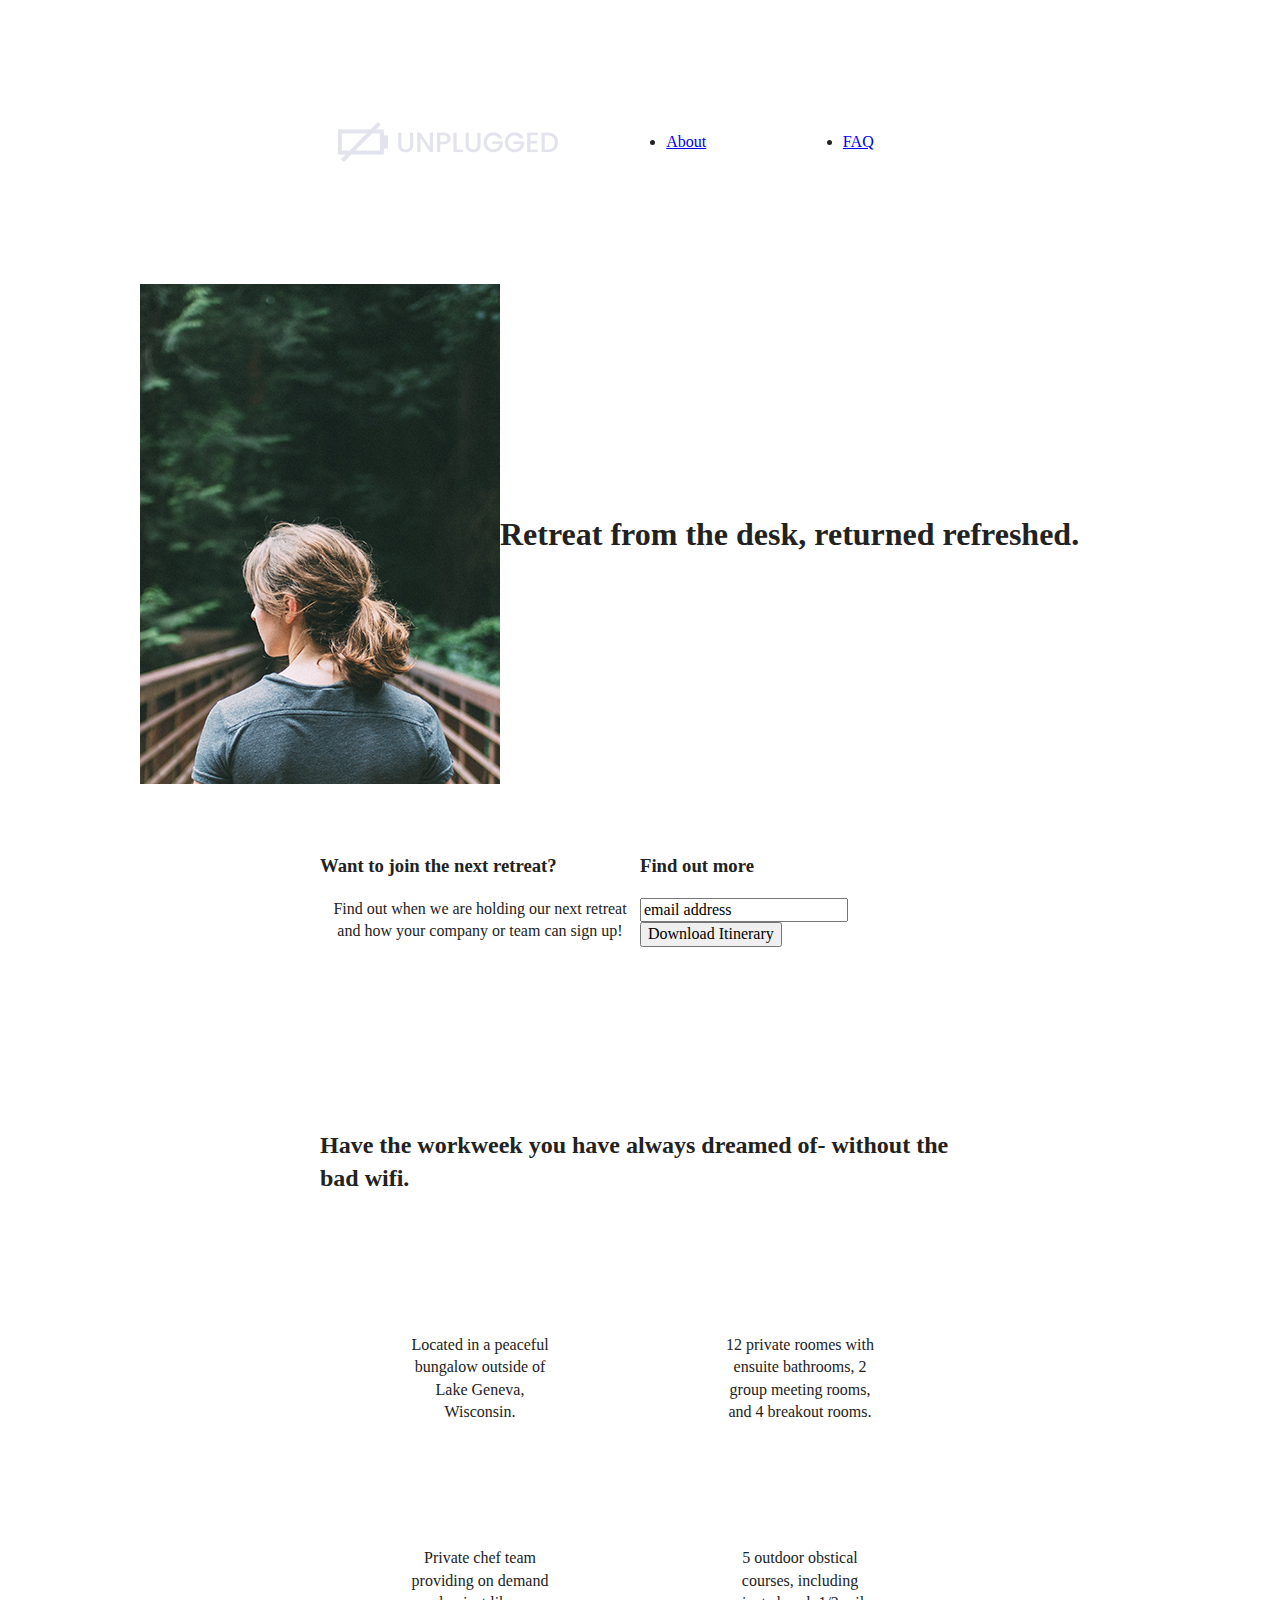
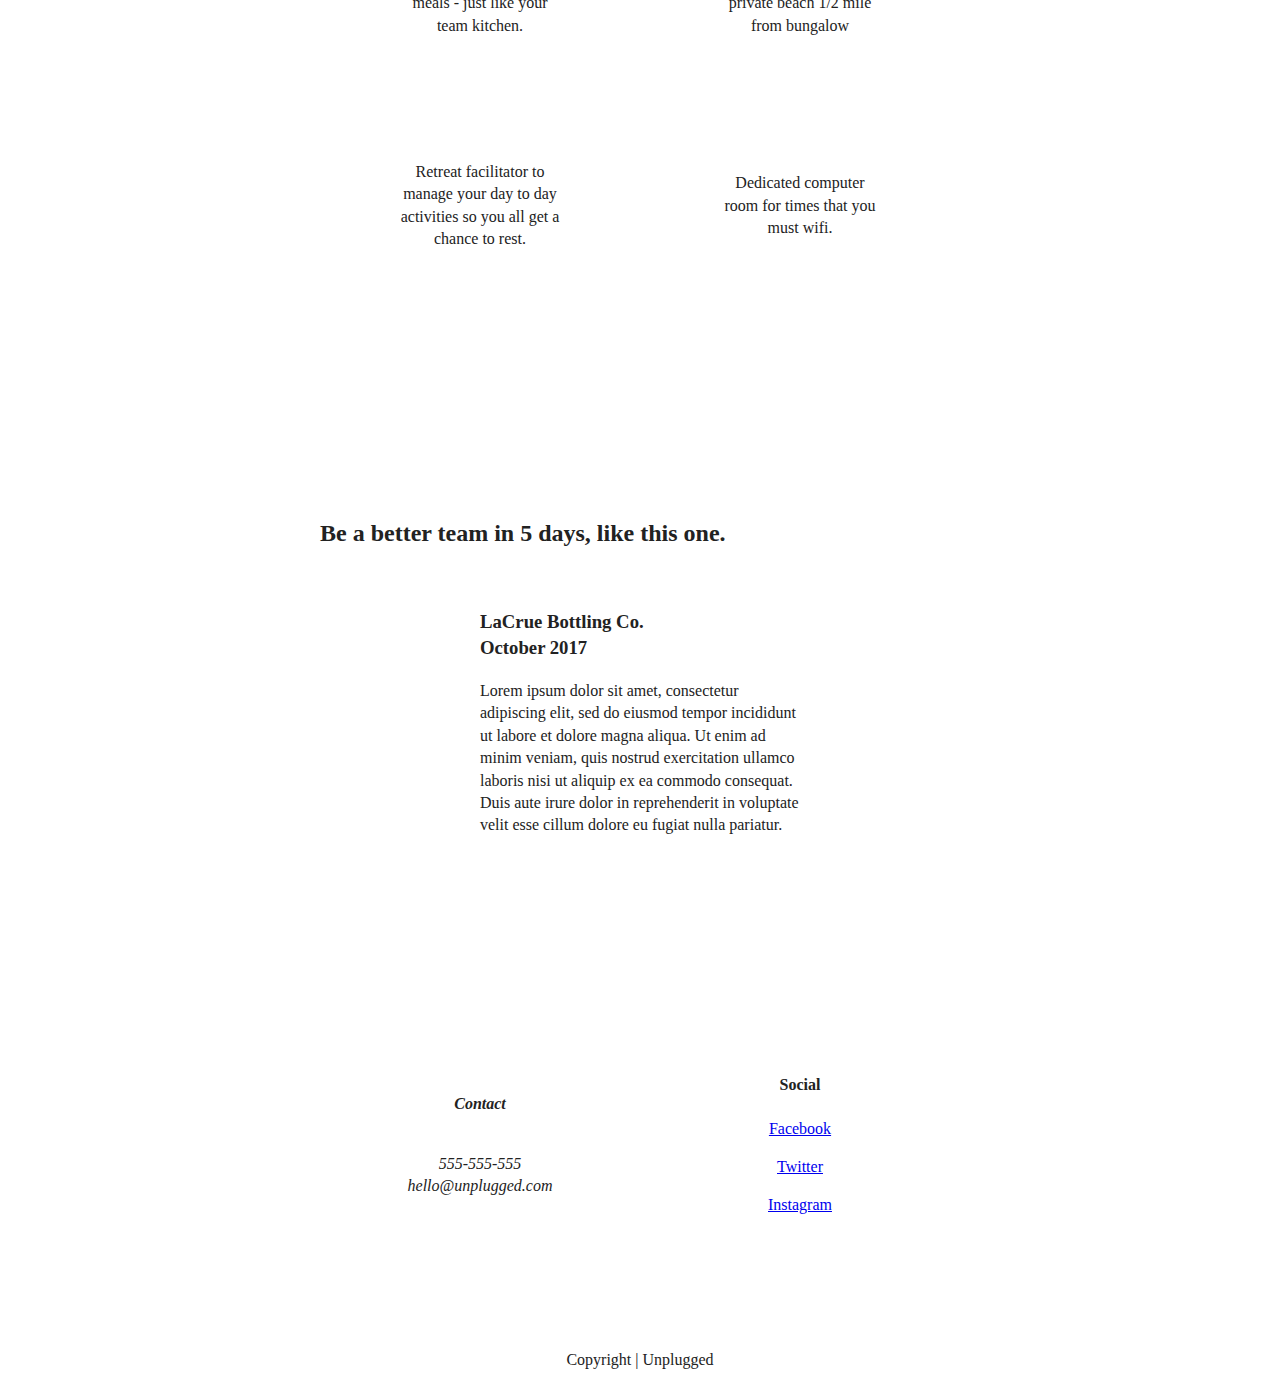
==== index.html @ b8a7bfb5 "css float properties" ====
<!doctype html>
<html class="no-js" lang="">

<head>
  <meta charset="utf-8">
  <title> Unplugged Retreat! </title>
  <meta name="description" content="">
  <meta name="viewport" content="width=device-width, initial-scale=1">

  <link rel="manifest" href="site.webmanifest">
  <link rel="apple-touch-icon" href="icon.png">
  <!-- Place favicon.ico in the root directory -->

  <link rel="stylesheet" href="css/normalize.css">
  <link rel="stylesheet" href="css/main.css">

  <meta name="theme-color" content="#fafafa">

</head>

<body>
  <!--[if IE]>
    <p class="browserupgrade">You are using an <strong>outdated</strong> browser. Please <a href="https://browsehappy.com/">upgrade your browser</a> to improve your experience and security.</p>
  <![endif]-->
  <header>
    <div class="content-wrapper">
      <a href="#">
        <img src="img/logo.png" alt="unplugged logo">
      </a>
    <div class="header-divider"></div>
      <nav>
          <ul>
            <li><a href="#about" target="_blank">About</a></li>
            <li><a href="FAQ" target="_blank">FAQ</a></li>
          </ul>
        </nav>
      </div>
  </header>

  <main>

    <section class="hero-area">
      <img src="img/hero-image.png" alt="Hero image"/>
      <div class="content-wrapper">
        <h1> Retreat from the desk, returned refreshed.</h1>
      </div>
    </section>

    <aside>
      <div class="content-wrapper">
        <div class="form-description">
          <h3> Want to join the next retreat?</h3>
          <p> Find out when we are holding our next retreat and how your company or team can sign up!</p>
        </div>
        <div class="form">
          <h3> Find out more</h3>
          <input type="text" name="name" value="email address"> <br>
          <input type="button" value="Download Itinerary">
        </div>
      </div> <!-- aside content wrapper ends -->
    </aside>

    <section class="features">
      <div class="content-wrapper">
        <h2> Have the workweek you have always dreamed of- without the bad wifi.</h2>
        <div class="features-items">
          <article>
            <p class="fontawesome-icon"></p>
            <p class="features-item-description">
            Located in a peaceful bungalow outside of Lake Geneva, Wisconsin.
            </p>
          </article>

          <article>
            <p class="fontawesome-icon"></p>
            <p class="features-item-description">
            12 private roomes with ensuite bathrooms, 2 group meeting rooms, and 4 breakout rooms.
            </p>
          </article>

          <article>
            <p class="fontawesome-icon"></p>
            <p class="features-item-description">
            Private chef team providing on demand meals - just like your team kitchen.
            </p>
          </article>

          <article>
            <p class="fontawesome-icon"></p>
            <p class="features-item-description">
            5 outdoor obstical courses, including private beach 1/2 mile from bungalow
            </p>
          </article>

          <article>
            <p class="fontawesome-icon"></p>
            <p class="features-item-description">
            Retreat facilitator to manage your day to day activities so you all get a chance to rest.
            </p>
          </article>

          <article>
            <p class="fontawesome-icon"></p>
            <p class="features-item-description">
            Dedicated computer room for times that you must wifi.
            </p>
          </article>
        </div>
      </div> <!-- features items content wrapper ends -->
    </section>

    <section class="reviews">
      <div class="content-wrapper">
          <h2> Be a better team in 5 days, like this one.</h2>
        <article>
          <div>
            <h3>LaCrue Bottling Co. <br> October 2017</h3>
            <p> Lorem ipsum dolor sit amet, consectetur adipiscing elit, sed do eiusmod tempor incididunt ut labore et dolore magna aliqua. Ut enim ad minim veniam, quis nostrud exercitation ullamco laboris nisi ut aliquip ex ea commodo consequat. Duis aute irure dolor in reprehenderit in voluptate velit esse cillum dolore eu fugiat nulla pariatur. </p>
          </div>
        </article>
      </div>
    </section>
  </main>  <!-- main wrapper -->

  <footer>
    <div class="content-wrapper">
      <div class="footer-content">
        <address class="contact">
          <h4> Contact </h4>
          <p> 555-555-555<br>hello@unplugged.com </p>
        </address>
        <div class="social">
          <h4> Social </h4>
          <div class="social-icons">
            <p><a href="https://www.facebook.com/yoursite" target="_blank">Facebook</a></p>
            <p><a href="https://www.twitter.com/yoursite" target="_blank">Twitter</a></p>
            <p><a href="https://www.instagram.com/yoursite" target="_blank">Instagram</a></p>
          </div>
        </div>
      </div> <!-- footer content ends -->
    </div> <!--footer content-wrapper ends-->

    <div class="copyright">
      <p> Copyright | Unplugged</p>
    </div>
  </footer>

  <script src="js/vendor/modernizr-3.7.1.min.js"></script>
  <script src="https://code.jquery.com/jquery-3.4.1.min.js" integrity="sha256-CSXorXvZcTkaix6Yvo6HppcZGetbYMGWSFlBw8HfCJo=" crossorigin="anonymous"></script>
  <script>window.jQuery || document.write('<script src="js/vendor/jquery-3.4.1.min.js"><\/script>')</script>
  <script src="js/plugins.js"></script>
  <script src="js/main.js"></script>

  <!-- Google Analytics: change UA-XXXXX-Y to be your site's ID. -->
  <script>
    window.ga = function () { ga.q.push(arguments) }; ga.q = []; ga.l = +new Date;
    ga('create', 'UA-XXXXX-Y', 'auto'); ga('set','transport','beacon'); ga('send', 'pageview')
  </script>
  <script src="https://www.google-analytics.com/analytics.js" async></script>
</body>

</html>
---- css/main.css ----
/*! HTML5 Boilerplate v7.2.0 | MIT License | https://html5boilerplate.com/ */

/* main.css 2.0.0 | MIT License | https://github.com/h5bp/main.css#readme */
/*
 * What follows is the result of much research on cross-browser styling.
 * Credit left inline and big thanks to Nicolas Gallagher, Jonathan Neal,
 * Kroc Camen, and the H5BP dev community and team.
 */

/* ==========================================================================
   Base styles: opinionated defaults
   ========================================================================== */

html {
  color: #222;
  font-size: 1em;
  line-height: 1.4;
}

/*
 * Remove text-shadow in selection highlight:
 * https://twitter.com/miketaylr/status/12228805301
 *
 * Vendor-prefixed and regular ::selection selectors cannot be combined:
 * https://stackoverflow.com/a/16982510/7133471
 *
 * Customize the background color to match your design.
 */

::-moz-selection {
  background: #b3d4fc;
  text-shadow: none;
}

::selection {
  background: #b3d4fc;
  text-shadow: none;
}

/*
 * A better looking default horizontal rule
 */

hr {
  display: block;
  height: 1px;
  border: 0;
  border-top: 1px solid #ccc;
  margin: 1em 0;
  padding: 0;
}

/*
 * Remove the gap between audio, canvas, iframes,
 * images, videos and the bottom of their containers:
 * https://github.com/h5bp/html5-boilerplate/issues/440
 */

audio,
canvas,
iframe,
img,
svg,
video {
  vertical-align: middle;
}

/*
 * Remove default fieldset styles.
 */

fieldset {
  border: 0;
  margin: 0;
  padding: 0;
}

/*
 * Allow only vertical resizing of textareas.
 */

textarea {
  resize: vertical;
}

/* ==========================================================================
   Browser Upgrade Prompt
   ========================================================================== */

.browserupgrade {
  margin: 0.2em 0;
  background: #ccc;
  color: #000;
  padding: 0.2em 0;
}

/* ==========================================================================
   Author's custom styles
   ========================================================================== */

   .content-wrapper {
     width: 90%;
   }
   /* -------------------- Base Header - Footer Styles -------------------- */

   header,
   footer {
     display: flex;
     justify-content: center;
     align-items: center;
     flex-flow: row wrap;
     width: 100%;
   }

   /* Header Styles */

   header {
     padding: 15px 0;
   }

   header .content-wrapper {
     display: flex;
     justify-content: center;
     align-items: center;
     flex-flow: row wrap;
     width: 100%
   }

   .header-divider {
     justify-content: center;
     align-items: center;
     width: 60%;
   }

   header nav {
     display: flex;
     justify-content: space-around;
     align-items: center;
     flex-flow: row wrap;
     width: 60%;
   }

   header nav ul {
     display: flex;
     justify-content: space-around;
     width: 100%;

   }

   /* -------------------- Main Styles - Homepage -------------------- */

   main {

   }

   .hero-area {
     display: flex;
     justify-content: center;
     align-items: center;
     flex-flow: row wrap;
   }

   main .content-wrapper {

   }

   aside {
     display: flex;
     justify-content: center;
     align-items: center;
     flex-flow: row wrap;
   }

   .form-description {

   }

   .form {

   }

   .features {
     display: flex;
     justify-content: center;
     align-items: center;
     flex-flow: row wrap;
   }

   .features h2 {
     margin-bottom: 60px;
   }

   .features article {
   width: 55%;
   margin: 30px 0;
  }

  .features .features-items {
  display: flex;
  justify-content: center;
  align-items: center;
  flex-flow: row wrap;
}

   .font-awesomeicon {

   }

   .features-item-description {

   }

   .reviews{
     display: flex;
     justify-content: center;
     flex-flow: row wrap;
   }
   .reviews h2 {
     margin-bottom: 40px;
   }

   .reviews p {
     text-align: left;
   }

   .reviews-photo {

   }

   /* -------------------- About Page Styles -------------------- */

   .mission {
     display: flex;
     justify-content: center;
     align-items: center;
     flex-flow: row wrap;
   }

   .contact {
     display: flex;
     justify-content: center;
     align-items: center;
     flex-flow: row wrap;
   }

   /* -------------------- FAQ Page Styles -------------------- */

   .faq {
     display: flex;
     justify-content: center;
     align-items: center;
     flex-flow: row wrap;
   }

   .faq-content-wrapper {
     display: flex;
     justify-content: center;
     align-items: center;
     flex-flow: row wrap;
   }

   /* -------------------- Footer Styles -------------------- */

   footer {
     flex-direction:column;
   }

   footer .content-wrapper {
     width: 55%;
     margin: 50px 0;

   }

   .footer-content h4, p {
     text-align: center;
     width: 100%;
   }


   footer .social {
   }

   .social-icons {

   }

   .copyright {
     width: 53%;

   }



/* ==========================================================================
   Helper classes
   ========================================================================== */

/*
 * Hide visually and from screen readers
 */

.hidden {
  display: none !important;
}

/*
* Hide only visually, but have it available for screen readers:
* https://snook.ca/archives/html_and_css/hiding-content-for-accessibility
*
* 1. For long content, line feeds are not interpreted as spaces and small width
*    causes content to wrap 1 word per line:
*    https://medium.com/@jessebeach/beware-smushed-off-screen-accessible-text-5952a4c2cbfe
*/

.sr-only {
  border: 0;
  clip: rect(0, 0, 0, 0);
  height: 1px;
  margin: -1px;
  overflow: hidden;
  padding: 0;
  position: absolute;
  white-space: nowrap;
  width: 1px;
  /* 1 */
}

/*
* Extends the .sr-only class to allow the element
* to be focusable when navigated to via the keyboard:
* https://www.drupal.org/node/897638
*/

.sr-only.focusable:active,
.sr-only.focusable:focus {
  clip: auto;
  height: auto;
  margin: 0;
  overflow: visible;
  position: static;
  white-space: inherit;
  width: auto;
}

/*
* Hide visually and from screen readers, but maintain layout
*/

.invisible {
  visibility: hidden;
}

/*
* Clearfix: contain floats
*
* For modern browsers
* 1. The space content is one way to avoid an Opera bug when the
*    `contenteditable` attribute is included anywhere else in the document.
*    Otherwise it causes space to appear at the top and bottom of elements
*    that receive the `clearfix` class.
* 2. The use of `table` rather than `block` is only necessary if using
*    `:before` to contain the top-margins of child elements.
*/

.clearfix:before,
.clearfix:after {
  content: " ";
  /* 1 */
  display: table;
  /* 2 */
}

.clearfix:after {
  clear: both;
}

/* ==========================================================================
   EXAMPLE Media Queries for Responsive Design.
   These examples override the primary ('mobile first') styles.
   Modify as content requires.
   ========================================================================== */

   @media screen and (min-width: 768px) {

   /*Tablet styles here*/

   /* General Styles */

   .content-wrapper {
     max-width: 640px;
     margin: 100px 0;
   }

   /* Header */

   header {
     display: flex;
     justify-content: center;
   }

   header .content-wrapper {
     width: 100%;
   }

   header nav {
     width:60%;
   }

   header nav ul {
     display: flex;
     justify-content: space-around;
   }

  .header-divider {
    display:none;
  }

  /* Hero Area */


  /* Aside */

  aside .content-wrapper {
    display: flex;
    justify-content: center;
    flex-flow: row wrap;
    width: 640px;
    margin: 50px 0;
  }

  aside .content-wrapper .form-description,
  aside .content-wrapper .form {
    width:50%;
    margin: 0;
    float: left;
  }

  /* Features */

  .features article {
    display: flex;
    justify-content: center;
    align-items: center;
    flex-flow: row wrap;
    width: 50%;

  }

  .features .features-item-description {
    width: 50%;

  }

  /* Reviews */

  .reviews article {
    display: flex;
    justify-content: center;
  }

  .reviews article div {
    width: 50% ;
  }

   /* Footer */

   footer .content-wrapper {
     width:640px;
     margin: 100px 0;
   }

   .footer-content {
     display: flex;
     justify-content: center;
     align-items: center;

}

   footer .contact {
     width: 50%;
     margin-bottom: 0;
     float: left;
   }


   footer .social {
     width: 50%;
     float: left;
   }
   footer .copyright {
     width:100% ;
   }


   @media screen and (min-width: 1200px) {

   /*Desktop styles here*/

   }

/* ==========================================================================
   Print styles.
   Inlined to avoid the additional HTTP request:
   https://www.phpied.com/delay-loading-your-print-css/
   ========================================================================== */

@media print {
  *,
  *:before,
  *:after {
    background: transparent !important;
    color: #000 !important;
    /* Black prints faster */
    -webkit-box-shadow: none !important;
    box-shadow: none !important;
    text-shadow: none !important;
  }
  a,
  a:visited {
    text-decoration: underline;
  }
  a[href]:after {
    content: " (" attr(href) ")";
  }
  abbr[title]:after {
    content: " (" attr(title) ")";
  }
  /*
     * Don't show links that are fragment identifiers,
     * or use the `javascript:` pseudo protocol
     */
  a[href^="#"]:after,
  a[href^="javascript:"]:after {
    content: "";
  }
  pre {
    white-space: pre-wrap !important;
  }
  pre,
  blockquote {
    border: 1px solid #999;
    page-break-inside: avoid;
  }
  /*
     * Printing Tables:
     * https://web.archive.org/web/20180815150934/http://css-discuss.incutio.com/wiki/Printing_Tables
     */
  thead {
    display: table-header-group;
  }
  tr,
  img {
    page-break-inside: avoid;
  }
  p,
  h2,
  h3 {
    orphans: 3;
    widows: 3;
  }
  h2,
  h3 {
    page-break-after: avoid;
  }
}
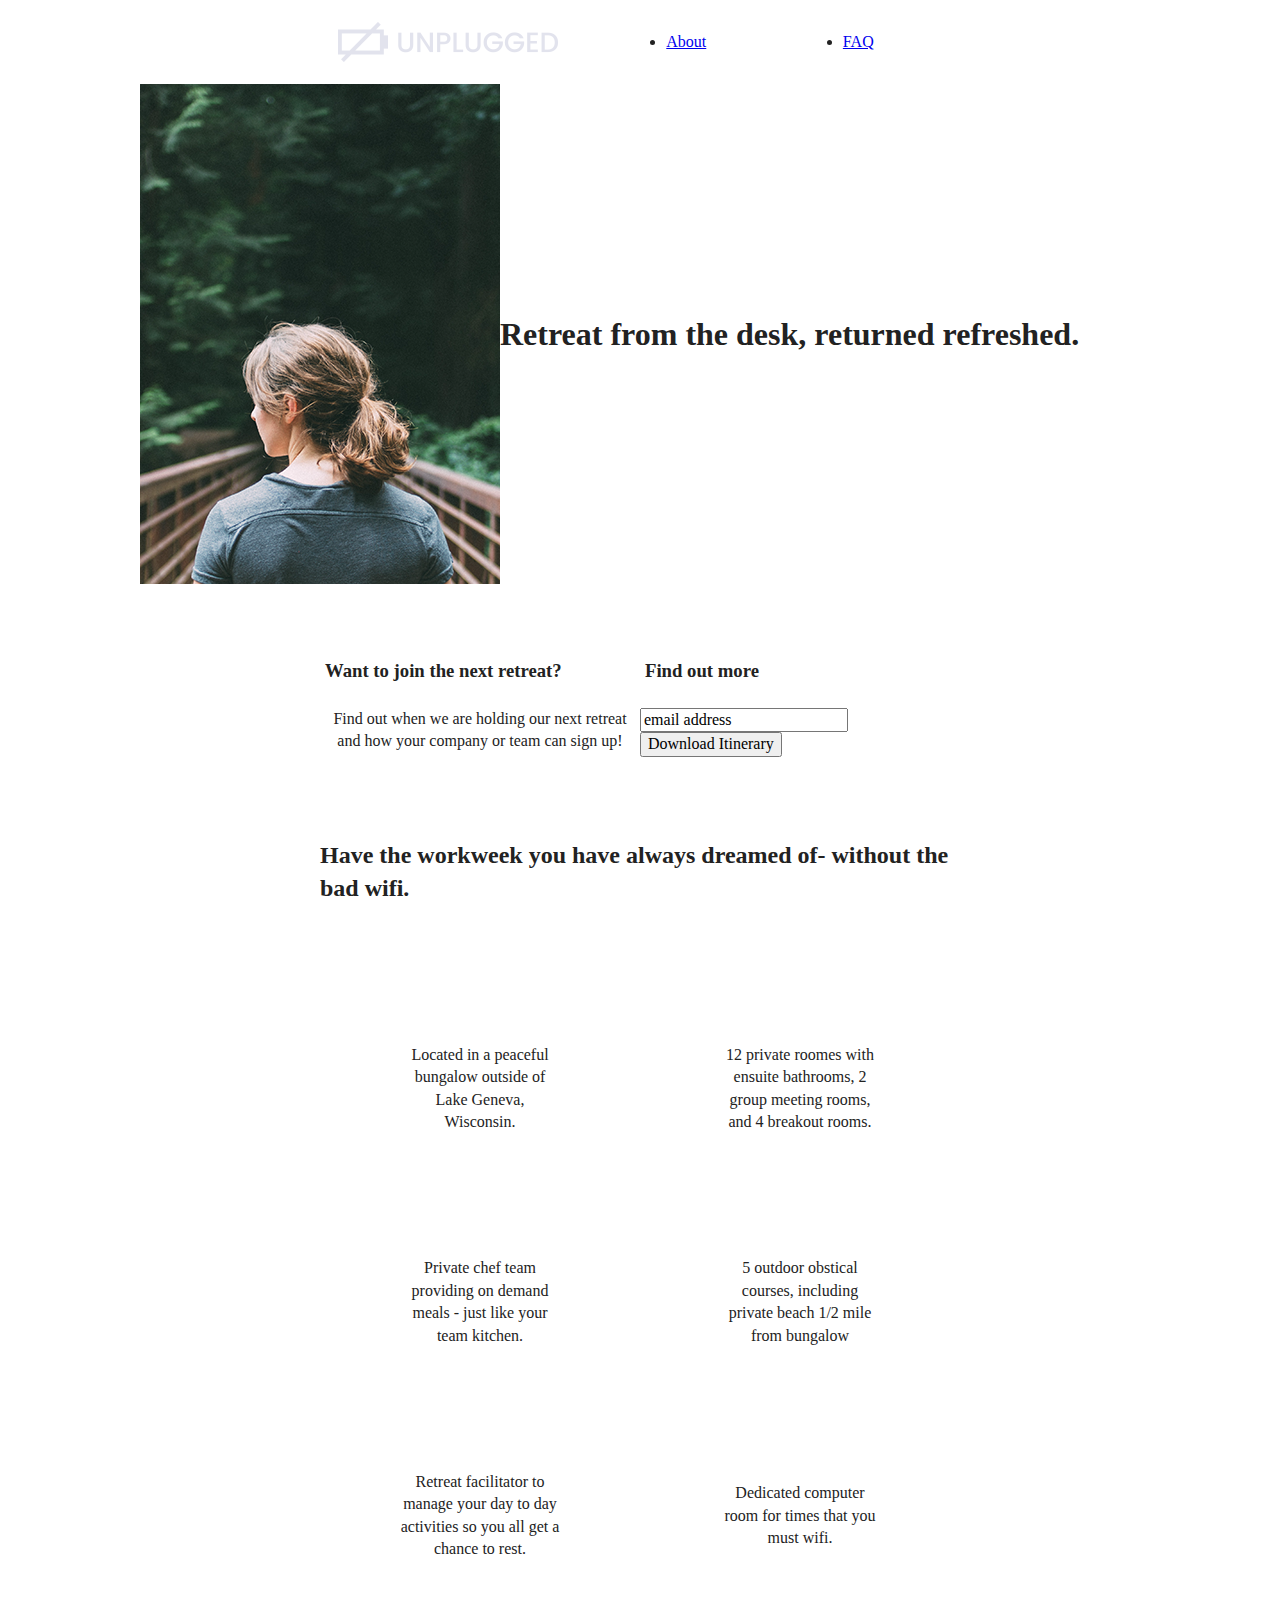
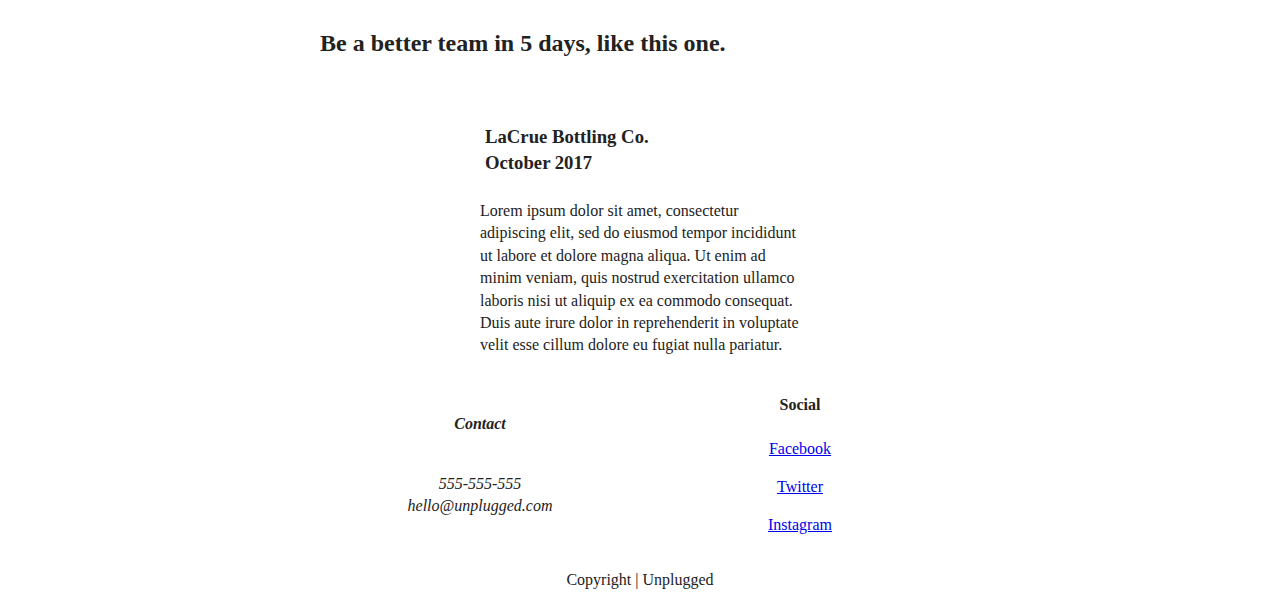
==== commit e103641a: "FAQ code shell" ====
--- a/index.html
+++ b/index.html
@@ -31,7 +31,7 @@
       <nav>
           <ul>
             <li><a href="#about" target="_blank">About</a></li>
-            <li><a href="FAQ" target="_blank">FAQ</a></li>
+            <li><a href="#FAQ" target="_blank">FAQ</a></li>
           </ul>
         </nav>
       </div>
--- a/css/main.css
+++ b/css/main.css
@@ -285,7 +285,7 @@
    }
 
    .copyright {
-     width: 53%;
+     width: 100%;
 
    }
 
@@ -388,7 +388,7 @@
 
    .content-wrapper {
      max-width: 640px;
-     margin: 100px 0;
+     margin: 0;
    }
 
    /* Header */
@@ -442,6 +442,7 @@
     justify-content: center;
     align-items: center;
     flex-flow: row wrap;
+    flex-basis: auto;
     width: 50%;
 
   }
@@ -466,7 +467,7 @@
 
    footer .content-wrapper {
      width:640px;
-     margin: 100px 0;
+     margin: 0;
    }
 
    .footer-content {
@@ -491,6 +492,54 @@
      width:100% ;
    }
 
+/* About Styles*/
+
+.mission-content {
+        display:
+        justify-content: space-between;
+        align-items:
+    }
+
+    .mission-content p {
+        width:
+    }
+
+    .contact-section .content-wrapper h2 {
+        width:
+    }
+
+    .contact-content {
+        display:
+        justify-content:
+        align-items:
+}
+
+/* FAQ Styles*/
+
+.faq {
+  margin: 90px 0;
+}
+.faq-content {
+  display: flex;
+  flex-basis: auto;
+  flex-flow: row wrap;
+  justify-content: center;
+  align-items: center;
+  width: 100%;
+  margin: 0;
+}
+
+.faq article {
+  justify-content: center;
+  align-items: center;
+  width: 50%;
+}
+
+.faq-content p, h3 {
+  text-align: left;
+  padding:5px;
+  width: 89%;
+}
 
    @media screen and (min-width: 1200px) {
 
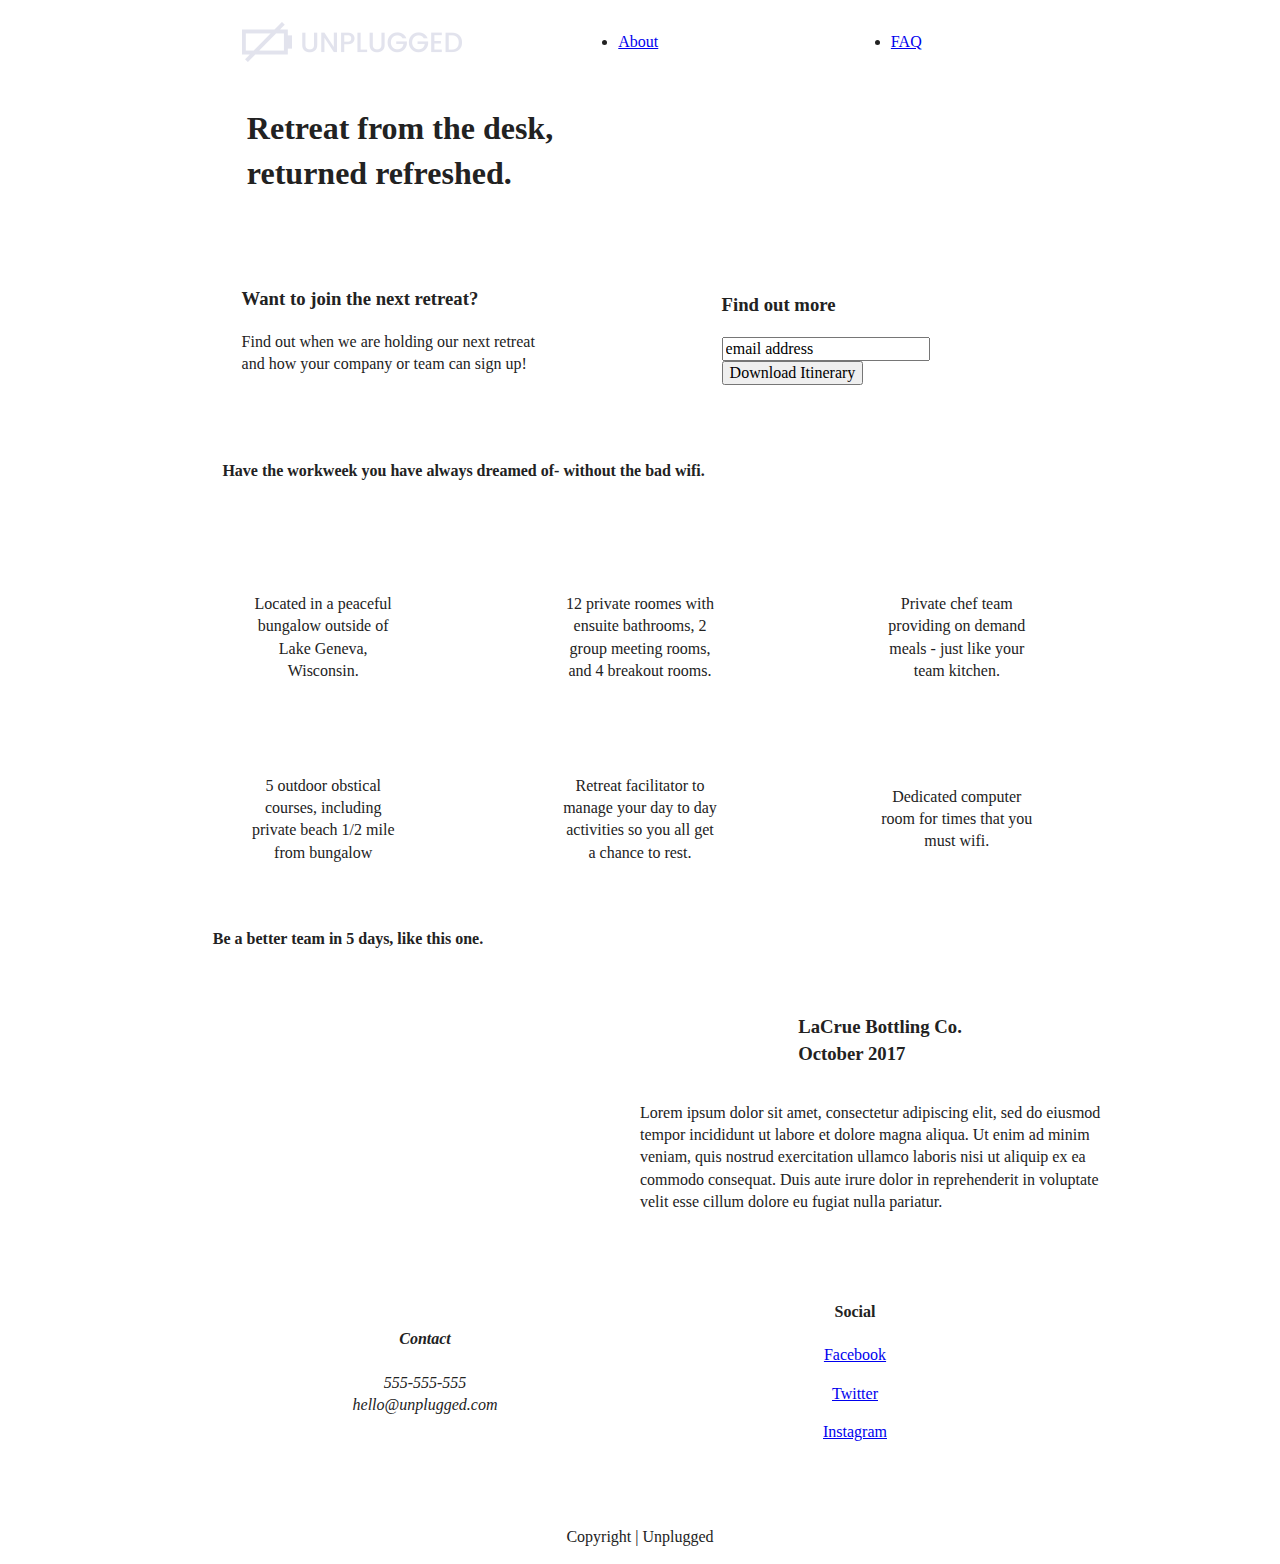
==== commit ce3a2c54: "homepage css layout complete" ====
--- a/index.html
+++ b/index.html
@@ -40,30 +40,28 @@
   <main>
 
     <section class="hero-area">
-      <img src="img/hero-image.png" alt="Hero image"/>
       <div class="content-wrapper">
-        <h1> Retreat from the desk, returned refreshed.</h1>
+        <h1> Retreat from the desk,<br> returned refreshed.</h1>
       </div>
     </section>
 
-    <aside>
+    <section class="itinerary-info">
       <div class="content-wrapper">
         <div class="form-description">
-          <h3> Want to join the next retreat?</h3>
-          <p> Find out when we are holding our next retreat and how your company or team can sign up!</p>
+          <h3>Want to join the next retreat?</h3>
+          <p>Find out when we are holding our next retreat and how your company or team can sign up!</p>
         </div>
         <div class="form">
           <h3> Find out more</h3>
           <input type="text" name="name" value="email address"> <br>
           <input type="button" value="Download Itinerary">
         </div>
-      </div> <!-- aside content wrapper ends -->
-    </aside>
+      </div>
+    </section><!-- aside content wrapper ends -->
 
     <section class="features">
       <div class="content-wrapper">
         <h2> Have the workweek you have always dreamed of- without the bad wifi.</h2>
-        <div class="features-items">
           <article>
             <p class="fontawesome-icon"></p>
             <p class="features-item-description">
@@ -113,10 +111,10 @@
       <div class="content-wrapper">
           <h2> Be a better team in 5 days, like this one.</h2>
         <article>
-          <div>
+        </article>
+        <article>
             <h3>LaCrue Bottling Co. <br> October 2017</h3>
             <p> Lorem ipsum dolor sit amet, consectetur adipiscing elit, sed do eiusmod tempor incididunt ut labore et dolore magna aliqua. Ut enim ad minim veniam, quis nostrud exercitation ullamco laboris nisi ut aliquip ex ea commodo consequat. Duis aute irure dolor in reprehenderit in voluptate velit esse cillum dolore eu fugiat nulla pariatur. </p>
-          </div>
         </article>
       </div>
     </section>
--- a/css/main.css
+++ b/css/main.css
@@ -99,7 +99,7 @@
    ========================================================================== */
 
    .content-wrapper {
-     width: 90%;
+     width: 83%;
    }
    /* -------------------- Base Header - Footer Styles -------------------- */
 
@@ -160,11 +160,7 @@
      flex-flow: row wrap;
    }
 
-   main .content-wrapper {
-
-   }
-
-   aside {
+   .itinerary-info {
      display: flex;
      justify-content: center;
      align-items: center;
@@ -172,14 +168,25 @@
    }
 
    .form-description {
-
-   }
+     justify-content: center;
+     align-items: center;
+     float: left;
+
+}
 
    .form {
-
+     justify-content: center;
+     align-items: center;
+     float: left;
    }
 
    .features {
+     display: flex;
+     justify-content: center;
+     align-items: center;
+     flex-flow: row wrap;
+   }
+   .features .content-wrapper {
      display: flex;
      justify-content: center;
      align-items: center;
@@ -193,14 +200,9 @@
    .features article {
    width: 55%;
    margin: 30px 0;
-  }
-
-  .features .features-items {
-  display: flex;
-  justify-content: center;
-  align-items: center;
-  flex-flow: row wrap;
-}
+   text-align: center;
+  }
+
 
    .font-awesomeicon {
 
@@ -213,8 +215,25 @@
    .reviews{
      display: flex;
      justify-content: center;
-     flex-flow: row wrap;
-   }
+     align-items: center;
+     flex-flow: row wrap;
+   }
+
+   .reviews .content-wrapper {
+     display: flex;
+     justify-content: center;
+     align-items: center;
+     flex-flow:row wrap;
+   }
+
+   .reviews article {
+     display: flex;
+     justify-content: center;
+     align-items: center;
+     flex-flow: row wrap;
+      width: 100%;
+   }
+
    .reviews h2 {
      margin-bottom: 40px;
    }
@@ -237,10 +256,20 @@
    }
 
    .contact {
-     display: flex;
-     justify-content: center;
-     align-items: center;
-     flex-flow: row wrap;
+     justify-content: center;
+     align-items: center;
+     flex-flow: row wrap;
+     text-align: center;
+   }
+   .contact .content-wrapper {
+     display: flex;
+     justify-content: left;
+     align-items: center;
+     flex-flow: row wrap;
+   }
+
+   .contact-content p {
+     text-align: left;
    }
 
    /* -------------------- FAQ Page Styles -------------------- */
@@ -250,6 +279,7 @@
      justify-content: center;
      align-items: center;
      flex-flow: row wrap;
+     margin: 100px 0;
    }
 
    .faq-content-wrapper {
@@ -271,13 +301,21 @@
 
    }
 
-   .footer-content h4, p {
+   address .contact {
+     display: flex;
+     justify-content: center;
+     align-items: center;
+     flex-flow: row wrap;
+     text-align: center;
+   }
+   .footer-content h4 p {
      text-align: center;
      width: 100%;
    }
 
 
    footer .social {
+     text-align: center;
    }
 
    .social-icons {
@@ -286,6 +324,7 @@
 
    .copyright {
      width: 100%;
+     text-align: center;
 
    }
 
@@ -380,93 +419,96 @@
    Modify as content requires.
    ========================================================================== */
 
-   @media screen and (min-width: 768px) {
-
+  @media screen and (min-width: 768px) {
    /*Tablet styles here*/
 
    /* General Styles */
 
-   .content-wrapper {
-     max-width: 640px;
+    .content-wrapper {
+     max-width: 83%;
      margin: 0;
-   }
+    }
 
    /* Header */
 
-   header {
-     display: flex;
-     justify-content: center;
-   }
-
-   header .content-wrapper {
+    header {
+     display: flex;
+     justify-content: center;
+    }
+
+    header .content-wrapper {
      width: 100%;
-   }
-
-   header nav {
+    }
+
+    header nav {
      width:60%;
-   }
-
-   header nav ul {
+    }
+
+    header nav ul {
      display: flex;
      justify-content: space-around;
-   }
-
-  .header-divider {
+    }
+
+    .header-divider {
     display:none;
-  }
-
-  /* Hero Area */
-
-
-  /* Aside */
-
-  aside .content-wrapper {
-    display: flex;
-    justify-content: center;
-    flex-flow: row wrap;
-    width: 640px;
-    margin: 50px 0;
-  }
-
-  aside .content-wrapper .form-description,
-  aside .content-wrapper .form {
-    width:50%;
-    margin: 0;
-    float: left;
-  }
-
-  /* Features */
-
-  .features article {
-    display: flex;
-    justify-content: center;
-    align-items: center;
-    flex-flow: row wrap;
-    flex-basis: auto;
-    width: 50%;
-
-  }
-
-  .features .features-item-description {
-    width: 50%;
-
-  }
-
-  /* Reviews */
-
-  .reviews article {
-    display: flex;
-    justify-content: center;
-  }
-
-  .reviews article div {
-    width: 50% ;
-  }
+    }
+
+    /* Hero Area */
+
+
+    /* Aside */
+
+    .itinerary-info {
+      display: flex;
+      justify-content: center;
+      align-items: center;
+      flex-flow: row wrap;
+      margin: 50px 0;
+    }
+
+    .form-description, .form {
+      width:50%;
+      float: left;
+    }
+
+
+    /* Features */
+
+    .features article {
+      display: flex;
+      justify-content: center;
+      align-items: center;
+      flex-flow: row wrap;
+      flex-basis: auto;
+      width: 50%;
+
+    }
+
+    .features .features-item-description {
+      width: 50%;
+      }
+
+      /* Reviews */
+
+    .reviews article {
+      display: flex;
+      justify-content: center;
+      align-items: cetner;
+      flex-flow: row wrap;
+    }
+
+    .reviews article {
+      width: 50% ;
+    }
 
    /* Footer */
 
+   .contact {
+
+   }
+
    footer .content-wrapper {
-     width:640px;
+     width:83%;
      margin: 0;
    }
 
@@ -474,8 +516,8 @@
      display: flex;
      justify-content: center;
      align-items: center;
-
-}
+     padding: 50px;
+   }
 
    footer .contact {
      width: 50%;
@@ -492,61 +534,132 @@
      width:100% ;
    }
 
-/* About Styles*/
-
-.mission-content {
-        display:
-        justify-content: space-between;
-        align-items:
+   /!--------About Page Styles--------!/
+
+   .mission .content-wapper {
+     flex-flow: row wrap;
+   }
+   .mission-content {
+      display: flex;
+      justify-content: space-between;
+      align-items:center;
+      width: 50%;
+      float: left;
     }
 
     .mission-content p {
-        width:
-    }
-
-    .contact-section .content-wrapper h2 {
-        width:
+      text-align: left;
+      padding: 15px;
     }
 
     .contact-content {
-        display:
-        justify-content:
-        align-items:
-}
-
-/* FAQ Styles*/
-
-.faq {
-  margin: 90px 0;
-}
-.faq-content {
-  display: flex;
-  flex-basis: auto;
-  flex-flow: row wrap;
-  justify-content: center;
-  align-items: center;
-  width: 100%;
-  margin: 0;
-}
-
-.faq article {
-  justify-content: center;
-  align-items: center;
-  width: 50%;
-}
-
-.faq-content p, h3 {
-  text-align: left;
-  padding:5px;
-  width: 89%;
-}
+        flex-flow: column;
+        display:flex;
+        justify-content:center;
+        width: 50%;
+        float: left;
+
+    }
+
+    footer .footer-contact {
+      padding: 50px;
+    }
+
+    /!--------FAQ Page Styles--------!/
+
+    .faq .content-wrapper {
+      justify-content: center;
+
+    }
+    .faq-content {
+      display: flex;
+      flex-basis: 40%;
+      flex-flow: row wrap;
+      justify-content: center;
+      align-items: center;
+      width: 100%;
+      margin: 0;
+    }
+
+
+    .faq article {
+      justify-content: center;
+      align-items: center;
+      width: 50%;
+    }
+
+    .faq-content p, h2 {
+      font-size: 1rem;
+      text-align: left;
+      padding:5px;
+      width: 89%;
+    }
+  }
 
    @media screen and (min-width: 1200px) {
-
    /*Desktop styles here*/
 
-   }
-
+     .content-wrapper {
+       max-width: 960px
+     }
+
+     .hero-area h1 {
+       display: flex;
+       justify-content: center;
+       width: 50%;
+       margin-left:
+     }
+     .itinerary-info .content-wrapper {
+       display: flex;
+       justify-content: space-around;
+       align-items: center;
+       flex-flow:row wrap;
+     }
+     .form-description, .form {
+       width: 33%
+     }
+
+
+     .form-description .form h3 p {
+       text-align: center;
+
+     }
+     .features article {
+     width: 33%;
+     margin: 30px 0;
+     float: left;
+    }
+    .features h2 {
+      width: 87%;
+    }
+
+   /* Reviews */
+
+    .reviews article {
+        width: 50%;
+    }
+
+  /!--       About Desktop Page     --!/
+
+  .contact {
+    display: flex;
+
+  }
+
+  .contact .content-wrapper {
+    display: flex;
+    justify-content: left;
+    align-items: center;
+    flex-flow: row wrap;
+  }
+
+  .contact-content {
+    display: flex;
+    justify-content: left;
+    align-items: center;
+    flex-flow: row wrap;
+  }
+}
 /* ==========================================================================
    Print styles.
    Inlined to avoid the additional HTTP request:
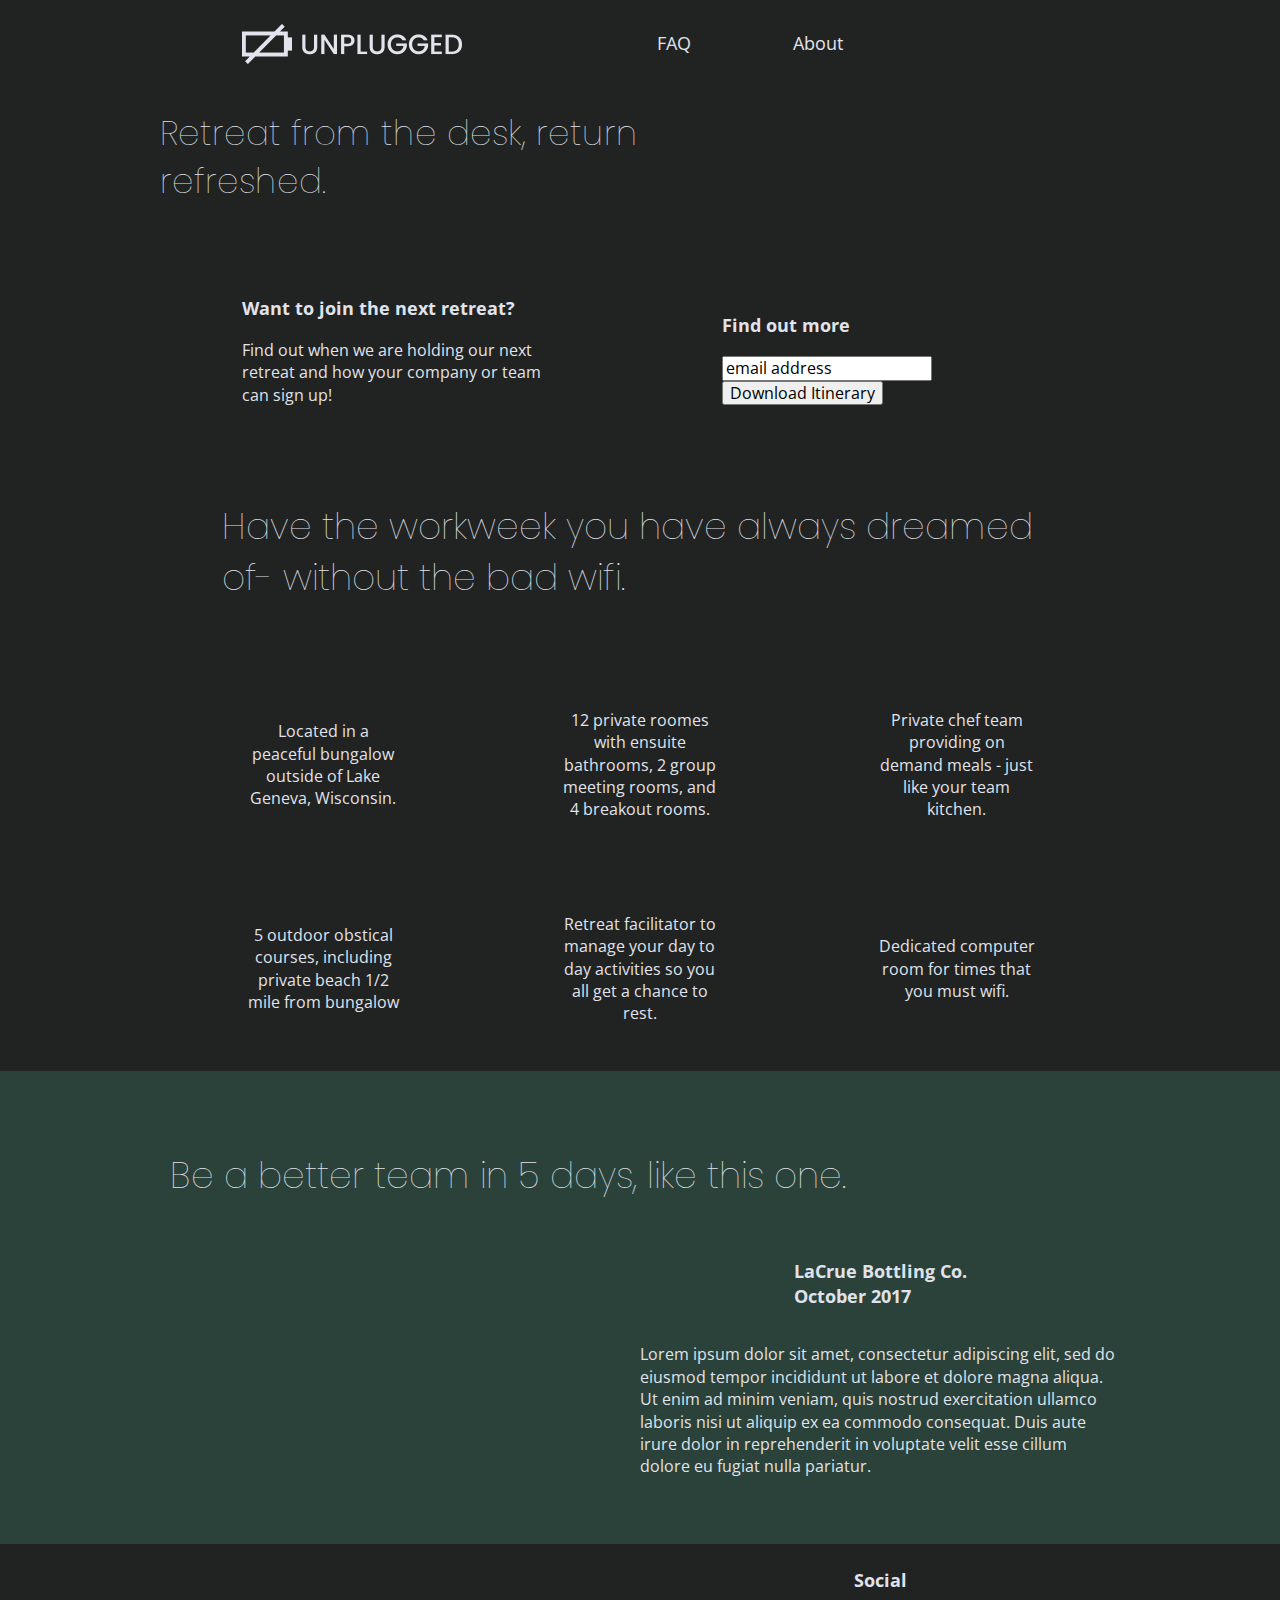
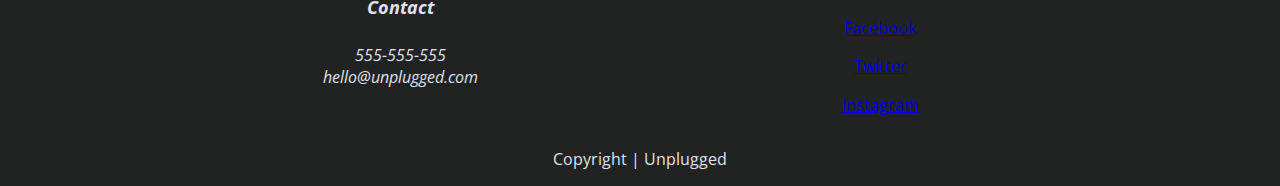
==== commit 3464dba9: "initial commit nov22" ====
--- a/index.html
+++ b/index.html
@@ -16,6 +16,8 @@
 
   <meta name="theme-color" content="#fafafa">
 
+  <link href="https://fonts.googleapis.com/css?family=Open+Sans|Poppins&display=swap" rel="stylesheet">
+
 </head>
 
 <body>
@@ -30,8 +32,8 @@
     <div class="header-divider"></div>
       <nav>
           <ul>
+            <li><a href="#FAQ" target="_blank">FAQ</a></li>
             <li><a href="#about" target="_blank">About</a></li>
-            <li><a href="#FAQ" target="_blank">FAQ</a></li>
           </ul>
         </nav>
       </div>
@@ -41,7 +43,7 @@
 
     <section class="hero-area">
       <div class="content-wrapper">
-        <h1> Retreat from the desk,<br> returned refreshed.</h1>
+        <h1> Retreat from the desk, return refreshed.</h1>
       </div>
     </section>
 
@@ -123,7 +125,7 @@
   <footer>
     <div class="content-wrapper">
       <div class="footer-content">
-        <address class="contact">
+        <address class="contact-info">
           <h4> Contact </h4>
           <p> 555-555-555<br>hello@unplugged.com </p>
         </address>
--- a/css/main.css
+++ b/css/main.css
@@ -97,8 +97,78 @@
 /* ==========================================================================
    Author's custom styles
    ========================================================================== */
-
-   .content-wrapper {
+/* General Styles */
+
+html {
+  font-family:'Open Sans', sans-serif;
+  font-size: 1em;
+  color: #e1e2ec;
+}
+body {
+  background-color: #202322;
+
+}
+
+nav ul li{
+    display: inline-block;
+}
+nav ul li a {
+  font-family: 'Open Sans', sans-serif;
+  text-transform: capitalize;
+  text-decoration: none;
+  font-size: 1.125em;
+  color: #e1e2ec;
+
+}
+ul,
+ol {
+
+}
+
+a {
+
+}
+
+h1 {
+  font-family:'Poppins', sans-serif;
+  font-size: 2.125em;
+  font-weight: lighter;
+}
+
+h2 {
+  font-family:'Poppins', sans-serif;
+  font-size: 2.25em;
+  font-weight: lighter;
+}
+
+h3,
+h4 {
+  font-family:'Open Sans', sans-serif;
+  font-size: 1.125em;
+
+}
+
+p {
+  font-size: 1rem;
+  font-family: 'Open Sans', sans-serif;
+}
+
+img {
+
+}
+
+figure {
+
+}
+
+address {
+
+}
+.reviews{
+  background-color: #2a423a;
+}
+
+ .content-wrapper {
      width: 83%;
    }
    /* -------------------- Base Header - Footer Styles -------------------- */
@@ -134,16 +204,18 @@
 
    header nav {
      display: flex;
+     justify-content: center;
+     align-items: center;
+     flex-flow: row wrap;
+     width: 100%;
+   }
+
+   header nav ul {
+     display: flex;
      justify-content: space-around;
-     align-items: center;
-     flex-flow: row wrap;
-     width: 60%;
-   }
-
-   header nav ul {
-     display: flex;
-     justify-content: space-around;
-     width: 100%;
+     width: 50%;
+     padding-left: 0;
+
 
    }
 
@@ -224,6 +296,7 @@
      justify-content: center;
      align-items: center;
      flex-flow:row wrap;
+     margin: 50px 0;
    }
 
    .reviews article {
@@ -254,8 +327,13 @@
      align-items: center;
      flex-flow: row wrap;
    }
-
    .contact {
+     display: flex;
+     justify-content: center;
+     align-items: center;
+     flex-flow: row wrap;
+   }
+   .contact-info {
      justify-content: center;
      align-items: center;
      flex-flow: row wrap;
@@ -266,6 +344,7 @@
      justify-content: left;
      align-items: center;
      flex-flow: row wrap;
+     text-align: left;
    }
 
    .contact-content p {
@@ -279,7 +358,6 @@
      justify-content: center;
      align-items: center;
      flex-flow: row wrap;
-     margin: 100px 0;
    }
 
    .faq-content-wrapper {
@@ -296,20 +374,26 @@
    }
 
    footer .content-wrapper {
+     display: flex;
+     justify-content: center;
+     flex-flow: row wrap;
      width: 55%;
      margin: 50px 0;
 
    }
 
-   address .contact {
-     display: flex;
+   .contact-info, .social {
      justify-content: center;
      align-items: center;
      flex-flow: row wrap;
      text-align: center;
    }
-   .footer-content h4 p {
+
+   .footer-content  {
+     display: flex;
+     justify-content: center;
      text-align: center;
+     flex-flow: row wrap;
      width: 100%;
    }
 
@@ -516,13 +600,14 @@
      display: flex;
      justify-content: center;
      align-items: center;
-     padding: 50px;
+     margin:0;
    }
 
    footer .contact {
      width: 50%;
      margin-bottom: 0;
      float: left;
+     flex-flow:column;
    }
 
 
@@ -553,13 +638,23 @@
     }
 
     .contact-content {
-        flex-flow: column;
-        display:flex;
-        justify-content:center;
-        width: 50%;
-        float: left;
-
-    }
+      display: flex;
+      flex-flow: column;
+      display:flex;
+      justify-content:center;
+      width: 50%;
+      float: left;
+
+    }
+
+    .contact-info, .social {
+      justify-content: center;
+      align-items: center;
+      flex-flow: row wrap;
+      text-align: center;
+      width: 50%;
+    }
+
 
     footer .footer-contact {
       padding: 50px;
@@ -567,8 +662,13 @@
 
     /!--------FAQ Page Styles--------!/
 
+    .faq {
+
+    }
+
     .faq .content-wrapper {
       justify-content: center;
+      margin: 50px 0;
 
     }
     .faq-content {
@@ -583,16 +683,20 @@
 
 
     .faq article {
+      display: flex;
       justify-content: center;
       align-items: center;
+      flex-flow: row wrap;
       width: 50%;
     }
+    .faq h1 {
+      width: 100%;
+    }
 
     .faq-content p, h2 {
-      font-size: 1rem;
       text-align: left;
-      padding:5px;
-      width: 89%;
+      padding:0 10px;
+      width: 100%
     }
   }
 
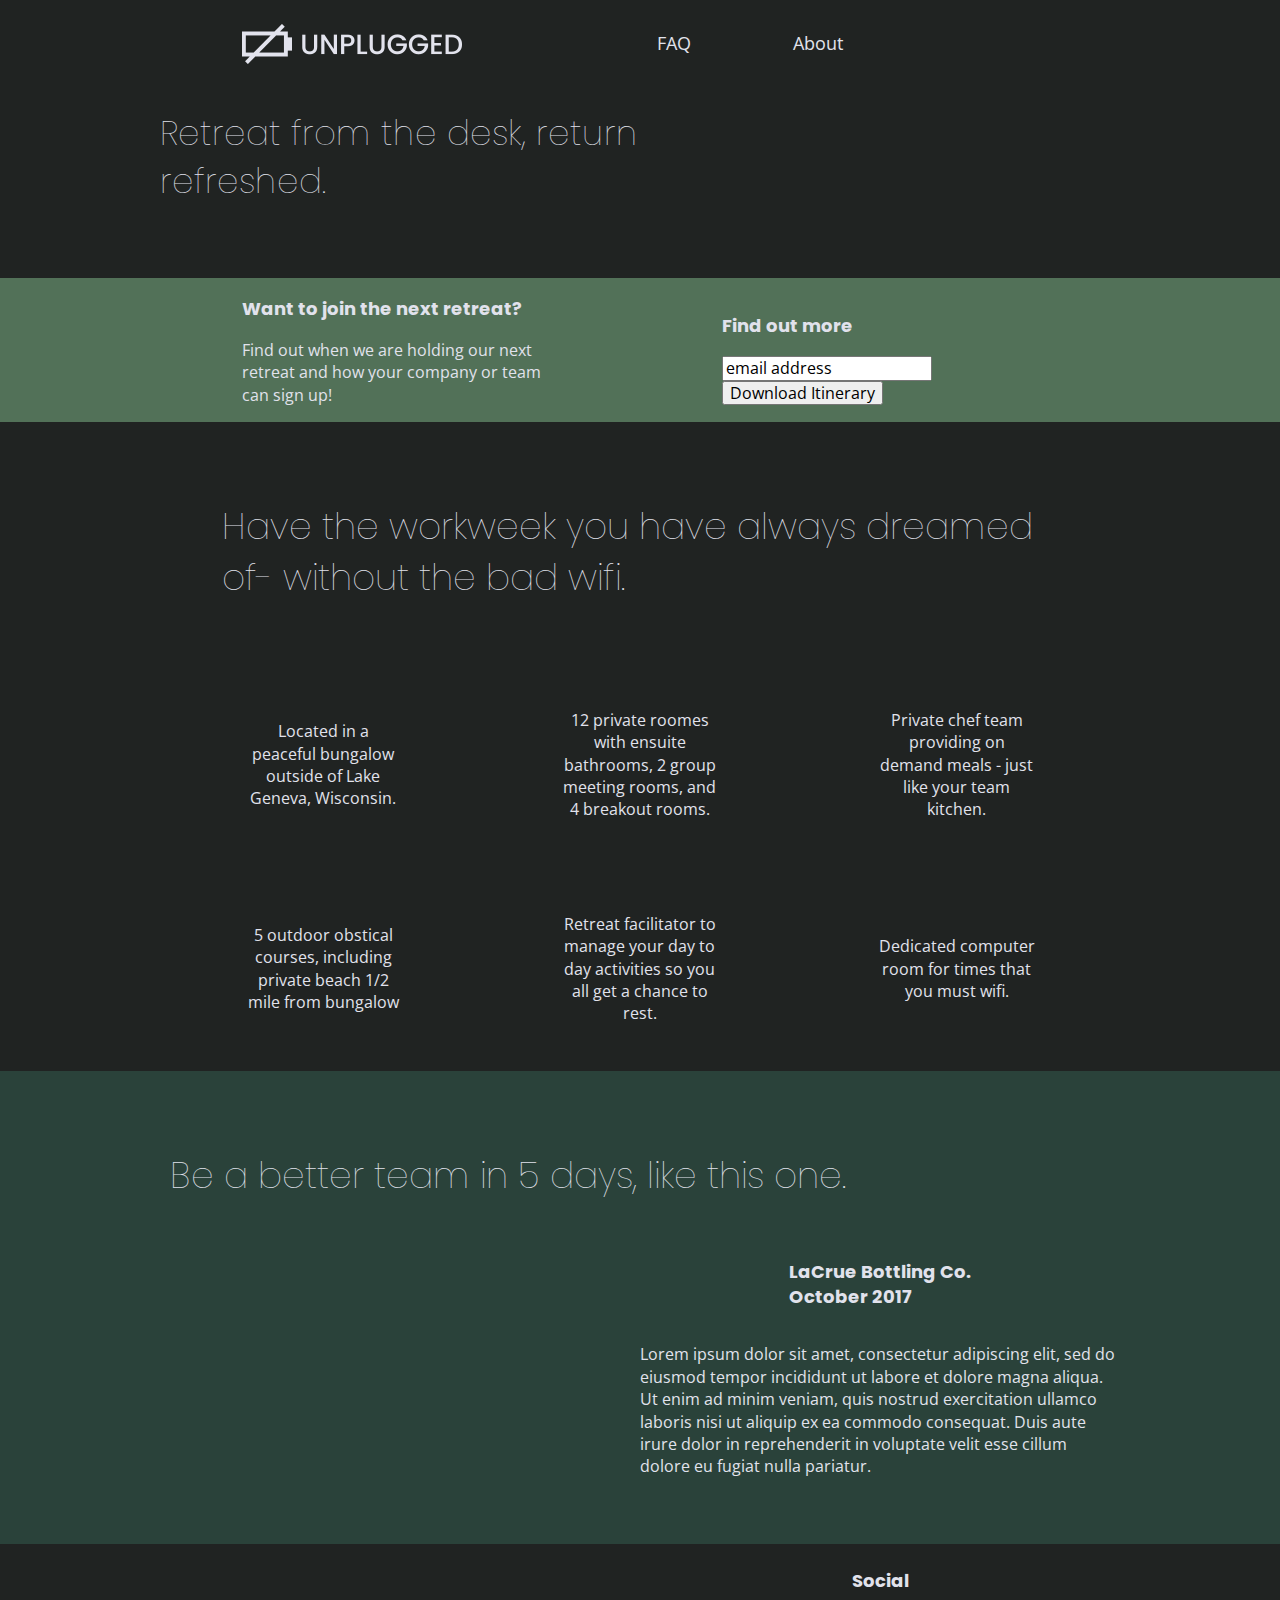
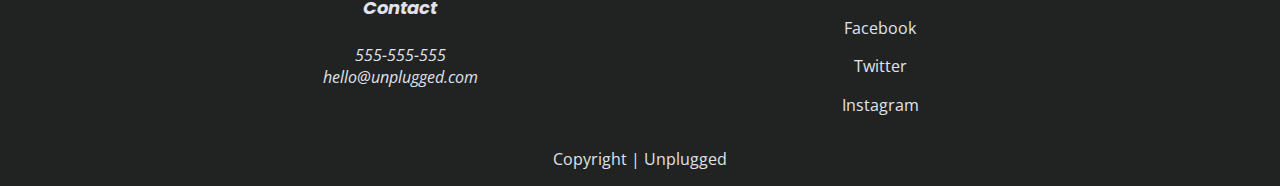
==== commit a46af213: "itinerary background color" ====
--- a/index.html
+++ b/index.html
@@ -15,7 +15,7 @@
   <link rel="stylesheet" href="css/main.css">
 
   <meta name="theme-color" content="#fafafa">
-
+<!-- Google Fonts -->
   <link href="https://fonts.googleapis.com/css?family=Open+Sans|Poppins&display=swap" rel="stylesheet">
 
 </head>
--- a/css/main.css
+++ b/css/main.css
@@ -97,15 +97,17 @@
 /* ==========================================================================
    Author's custom styles
    ========================================================================== */
+
 /* General Styles */
 
 html {
   font-family:'Open Sans', sans-serif;
-  font-size: 1em;
+  font-size: 16px;
   color: #e1e2ec;
 }
 body {
   background-color: #202322;
+  font-family: 'Open Sans', sans-serif;
 
 }
 
@@ -126,6 +128,8 @@
 }
 
 a {
+  color: #e2e3ed;
+  text-decoration: none;
 
 }
 
@@ -143,7 +147,7 @@
 
 h3,
 h4 {
-  font-family:'Open Sans', sans-serif;
+  font-family:'Poppins', sans-serif;
   font-size: 1.125em;
 
 }
@@ -237,6 +241,7 @@
      justify-content: center;
      align-items: center;
      flex-flow: row wrap;
+     background: #527158;
    }
 
    .form-description {
@@ -358,6 +363,7 @@
      justify-content: center;
      align-items: center;
      flex-flow: row wrap;
+     background: #527158;
    }
 
    .faq-content-wrapper {
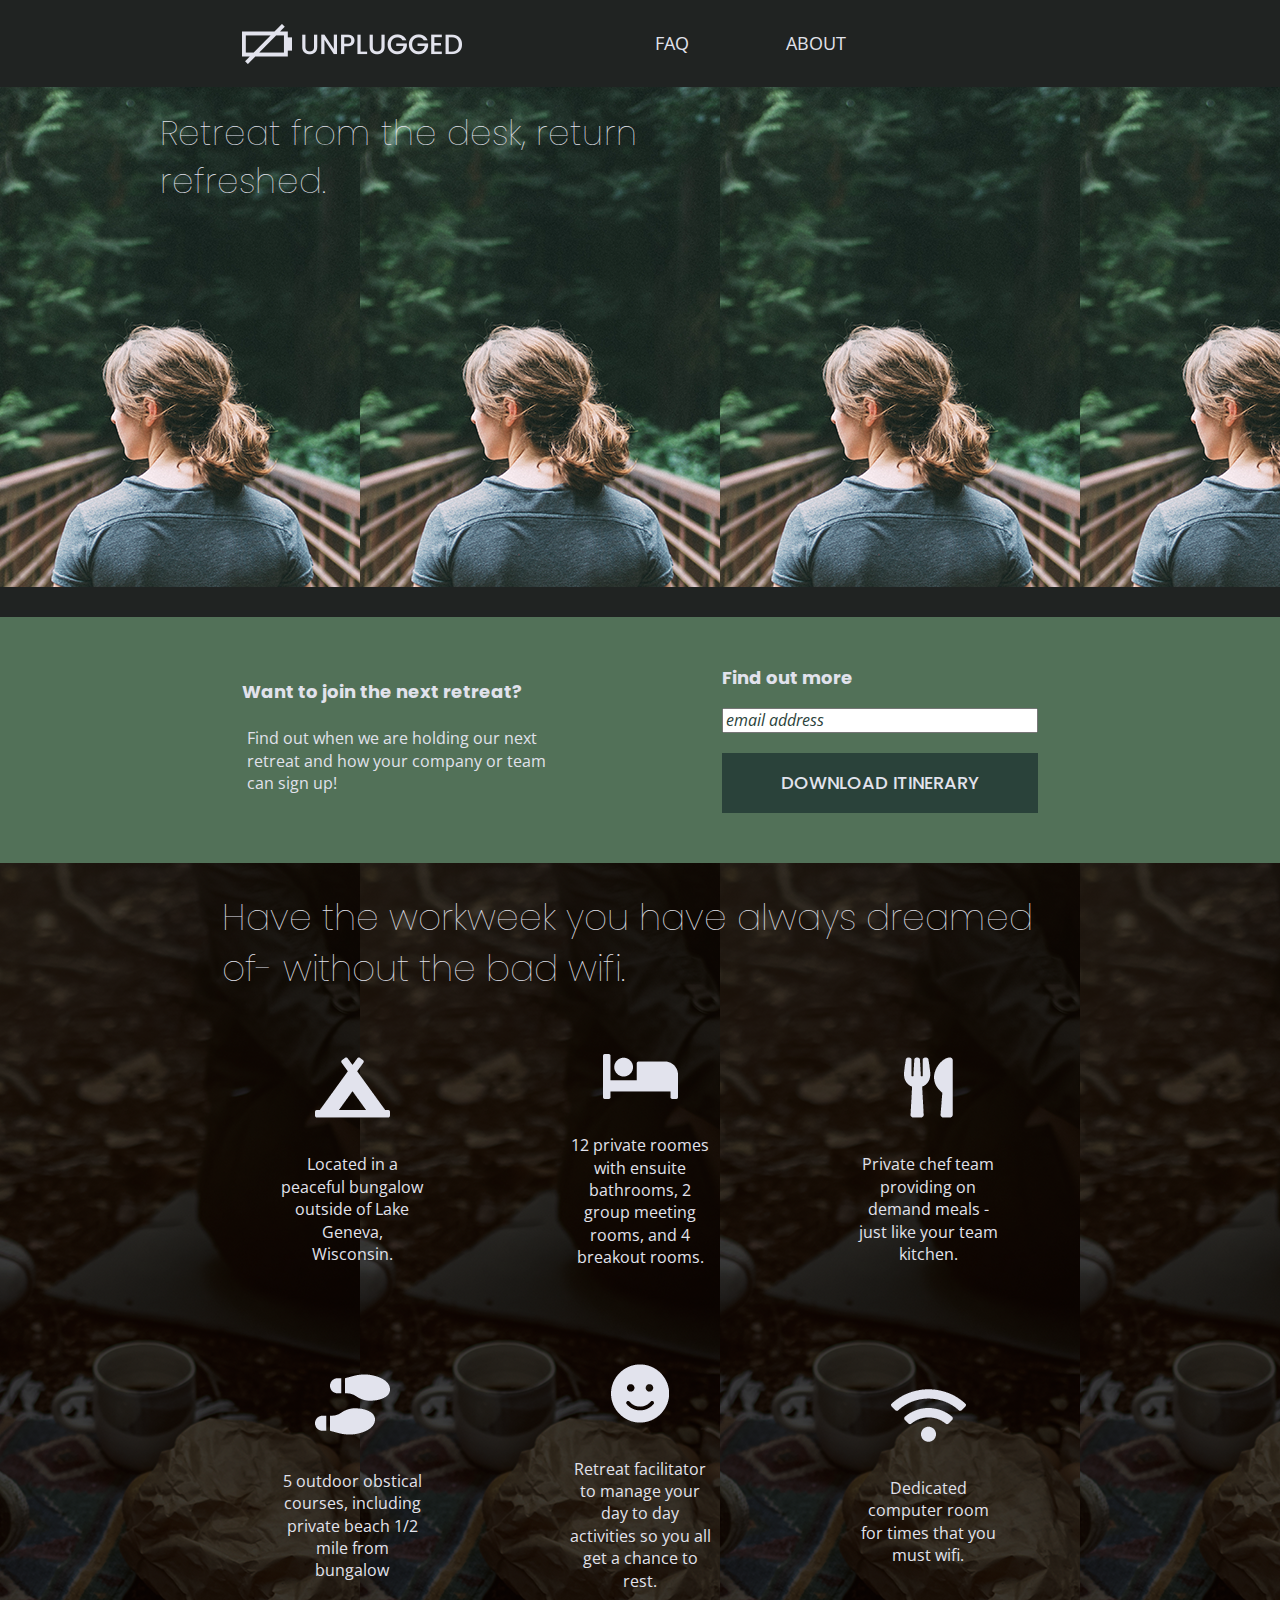
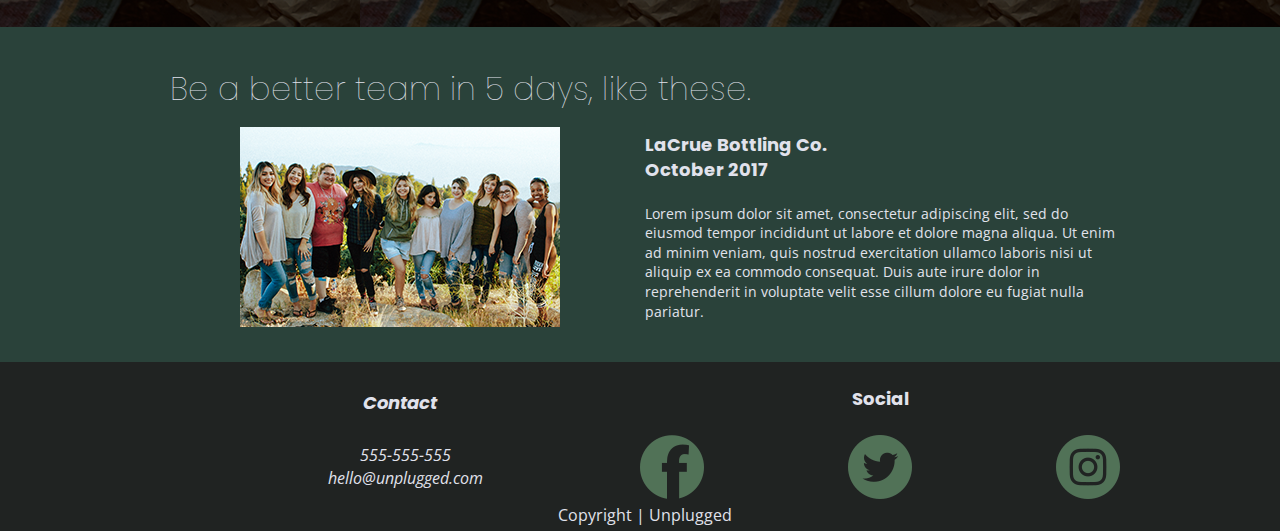
==== commit 06540851: "icons added" ====
--- a/index.html
+++ b/index.html
@@ -15,7 +15,7 @@
   <link rel="stylesheet" href="css/main.css">
 
   <meta name="theme-color" content="#fafafa">
-<!-- Google Fonts -->
+
   <link href="https://fonts.googleapis.com/css?family=Open+Sans|Poppins&display=swap" rel="stylesheet">
 
 </head>
@@ -33,7 +33,7 @@
       <nav>
           <ul>
             <li><a href="#FAQ" target="_blank">FAQ</a></li>
-            <li><a href="#about" target="_blank">About</a></li>
+            <li><a href="#about" target="_blank">ABOUT</a></li>
           </ul>
         </nav>
       </div>
@@ -65,42 +65,42 @@
       <div class="content-wrapper">
         <h2> Have the workweek you have always dreamed of- without the bad wifi.</h2>
           <article>
-            <p class="fontawesome-icon"></p>
+            <img class="font-awesomeicon" src="img/campground.png">
             <p class="features-item-description">
             Located in a peaceful bungalow outside of Lake Geneva, Wisconsin.
             </p>
           </article>
 
           <article>
-            <p class="fontawesome-icon"></p>
+            <img class="font-awesomeicon" src="img/bed.png">
             <p class="features-item-description">
             12 private roomes with ensuite bathrooms, 2 group meeting rooms, and 4 breakout rooms.
             </p>
           </article>
 
           <article>
-            <p class="fontawesome-icon"></p>
+            <img class="font-awesomeicon" src="img/utensils.png">
             <p class="features-item-description">
             Private chef team providing on demand meals - just like your team kitchen.
             </p>
           </article>
 
           <article>
-            <p class="fontawesome-icon"></p>
+            <img class="font-awesomeicon" src="img/shoe-prints.png">
             <p class="features-item-description">
             5 outdoor obstical courses, including private beach 1/2 mile from bungalow
             </p>
           </article>
 
           <article>
-            <p class="fontawesome-icon"></p>
+            <img class="font-awesomeicon" src="img/smile.png">
             <p class="features-item-description">
             Retreat facilitator to manage your day to day activities so you all get a chance to rest.
             </p>
           </article>
 
           <article>
-            <p class="fontawesome-icon"></p>
+            <img class="font-awesomeicon" src="img/wifi.png">
             <p class="features-item-description">
             Dedicated computer room for times that you must wifi.
             </p>
@@ -111,12 +111,15 @@
 
     <section class="reviews">
       <div class="content-wrapper">
-          <h2> Be a better team in 5 days, like this one.</h2>
+          <h2> Be a better team in 5 days, like these.</h2>
         <article>
-        </article>
-        <article>
+          <div class="reviews-content">
+            <img class="reviews-photo "src="img/reviews-photo.png" alt="review photo">
+          </div>
+          <div class="reviews-content">
             <h3>LaCrue Bottling Co. <br> October 2017</h3>
             <p> Lorem ipsum dolor sit amet, consectetur adipiscing elit, sed do eiusmod tempor incididunt ut labore et dolore magna aliqua. Ut enim ad minim veniam, quis nostrud exercitation ullamco laboris nisi ut aliquip ex ea commodo consequat. Duis aute irure dolor in reprehenderit in voluptate velit esse cillum dolore eu fugiat nulla pariatur. </p>
+          </div>
         </article>
       </div>
     </section>
@@ -132,9 +135,9 @@
         <div class="social">
           <h4> Social </h4>
           <div class="social-icons">
-            <p><a href="https://www.facebook.com/yoursite" target="_blank">Facebook</a></p>
-            <p><a href="https://www.twitter.com/yoursite" target="_blank">Twitter</a></p>
-            <p><a href="https://www.instagram.com/yoursite" target="_blank">Instagram</a></p>
+            <a href="https://www.facebook.com/yoursite" target="_blank"><img src='img/facebook.png'></a>
+            <a href="https://www.twitter.com/yoursite" target="_blank"><img src='img/twitter.png'></a>
+            <a href="https://www.instagram.com/yoursite" target="_blank"><img src='img/instagram.png'></a>
           </div>
         </div>
       </div> <!-- footer content ends -->
--- a/css/main.css
+++ b/css/main.css
@@ -124,6 +124,7 @@
 }
 ul,
 ol {
+  text-transform: capitalize;
 
 }
 
@@ -143,6 +144,7 @@
   font-family:'Poppins', sans-serif;
   font-size: 2.25em;
   font-weight: lighter;
+  margin: 0;
 }
 
 h3,
@@ -232,8 +234,9 @@
    .hero-area {
      display: flex;
      justify-content: center;
-     align-items: center;
-     flex-flow: row wrap;
+     flex-flow: row wrap;
+     background-image: url(../img/hero-image.png);
+     height: 500px;
    }
 
    .itinerary-info {
@@ -242,6 +245,9 @@
      align-items: center;
      flex-flow: row wrap;
      background: #527158;
+     padding-top:30px;
+     padding-bottom:50px;
+
    }
 
    .form-description {
@@ -254,14 +260,35 @@
    .form {
      justify-content: center;
      align-items: center;
-     float: left;
-   }
+   }
+
+   input[type=text] {
+  box-sizing: border-box;
+  width: 100%;
+  color: #2a423a;
+  font-style: italic;
+}
+
+input[type=button] {
+  width: 100%;
+  padding: 20px 0;
+  margin-top: 20px;
+  background-color: #2a423a;
+  font-family: 'Poppins', Helvetica, Arial, sans-serif;
+  font-weight: 500;
+  font-size: 1.125em;
+  color: #e2e3ed;
+  border: none;
+  text-align: center;
+  text-transform: uppercase;
+}
 
    .features {
      display: flex;
      justify-content: center;
      align-items: center;
      flex-flow: row wrap;
+     background-image: url(../img/amenities-photo.png);
    }
    .features .content-wrapper {
      display: flex;
@@ -271,22 +298,21 @@
    }
 
    .features h2 {
-     margin-bottom: 60px;
+     margin-top: 30px;
    }
 
    .features article {
    width: 55%;
-   margin: 30px 0;
    text-align: center;
   }
 
 
    .font-awesomeicon {
+     margin: 30px 0;
 
    }
 
    .features-item-description {
-
    }
 
    .reviews{
@@ -298,29 +324,37 @@
 
    .reviews .content-wrapper {
      display: flex;
-     justify-content: center;
+     justify-content: space-around;
      align-items: center;
      flex-flow:row wrap;
-     margin: 50px 0;
-   }
-
-   .reviews article {
+     margin: 30px 0;
+   }
+
+   .reviews-content {
      display: flex;
      justify-content: center;
      align-items: center;
      flex-flow: row wrap;
       width: 100%;
    }
-
    .reviews h2 {
-     margin-bottom: 40px;
-   }
-
+     font-size: 2em;
+     margin: 10px 0;
+   }
    .reviews p {
      text-align: left;
+     font-size: .875em;
+   }
+
+   .reviews h3 {
+     width: 100%;
+     margin: 0;
+     text-align: left;
+     padding: 5px;
    }
 
    .reviews-photo {
+     padding: 10px;
 
    }
 
@@ -406,9 +440,13 @@
 
    footer .social {
      text-align: center;
+     width: 100%;
    }
 
    .social-icons {
+     display: flex;
+     flex-flow: row;
+     justify-content: space-between;
 
    }
 
@@ -553,7 +591,7 @@
       justify-content: center;
       align-items: center;
       flex-flow: row wrap;
-      margin: 50px 0;
+      margin-top: 30px;
     }
 
     .form-description, .form {
@@ -568,7 +606,7 @@
       display: flex;
       justify-content: center;
       align-items: center;
-      flex-flow: row wrap;
+      flex-flow: column;
       flex-basis: auto;
       width: 50%;
 
@@ -580,16 +618,30 @@
 
       /* Reviews */
 
+    .reviews-content {
+      display: flex;
+      justify-content: center;
+      align-items: center;
+      flex-flow: row wrap;
+      width: 50%;
+      float: left;
+    }
+
     .reviews article {
       display: flex;
       justify-content: center;
-      align-items: cetner;
-      flex-flow: row wrap;
-    }
-
-    .reviews article {
-      width: 50% ;
-    }
+    }
+
+    .reviews-photo {
+      padding:5px;
+    }
+
+    .reviews h3, p {
+      width: 100%;
+      padding:5px;
+      margin: 0;
+    }
+
 
    /* Footer */
 
@@ -735,7 +787,7 @@
 
      }
      .features article {
-     width: 33%;
+     width: 30%;
      margin: 30px 0;
      float: left;
     }
@@ -744,10 +796,12 @@
     }
 
    /* Reviews */
-
-    .reviews article {
-        width: 50%;
-    }
+   .reviews {
+       display: flex;
+       justify-content: space-around;
+       align-items: center;
+       flex-flow: row wrap;
+   }
 
   /!--       About Desktop Page     --!/
 
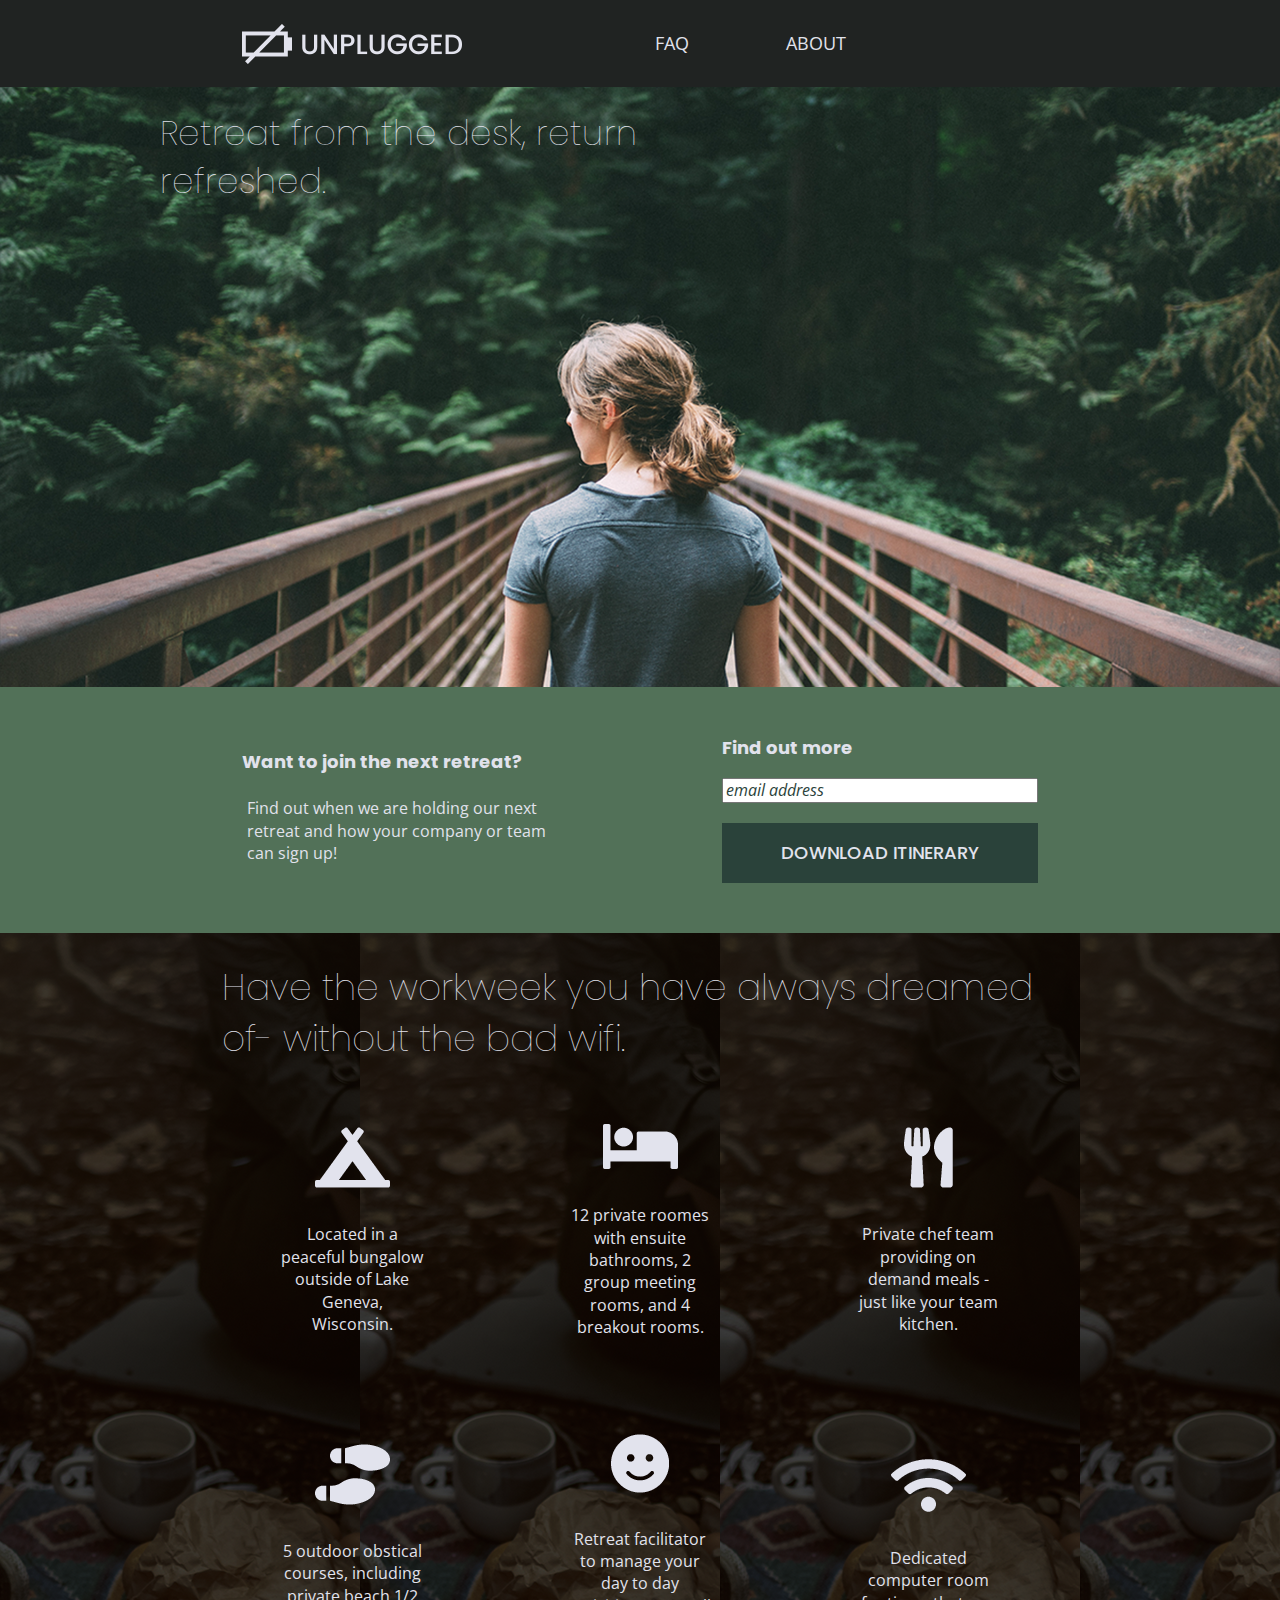
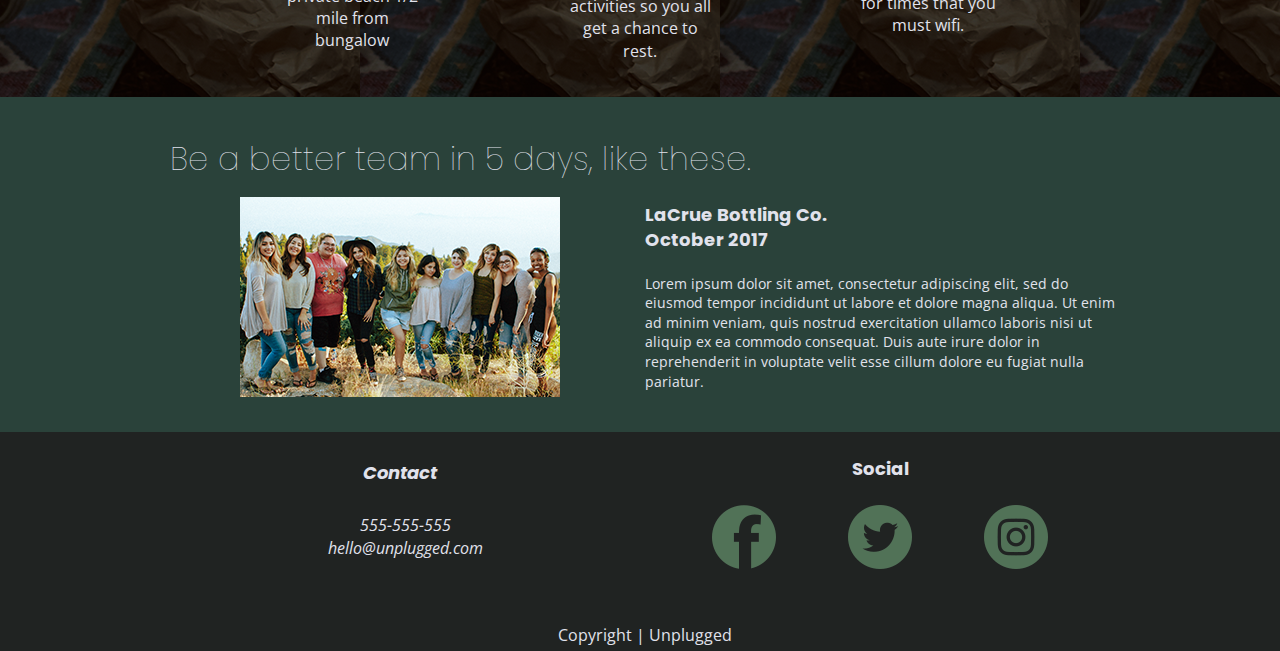
==== commit 7ea8bba2: "hero image" ====
--- a/index.html
+++ b/index.html
@@ -65,42 +65,42 @@
       <div class="content-wrapper">
         <h2> Have the workweek you have always dreamed of- without the bad wifi.</h2>
           <article>
-            <img class="font-awesomeicon" src="img/campground.png">
+            <img class="font-awesomeicon" alt="campground-image"src="img/campground.png">
             <p class="features-item-description">
             Located in a peaceful bungalow outside of Lake Geneva, Wisconsin.
             </p>
           </article>
 
           <article>
-            <img class="font-awesomeicon" src="img/bed.png">
+            <img class="font-awesomeicon" alt="bed-icon"src="img/bed.png">
             <p class="features-item-description">
             12 private roomes with ensuite bathrooms, 2 group meeting rooms, and 4 breakout rooms.
             </p>
           </article>
 
           <article>
-            <img class="font-awesomeicon" src="img/utensils.png">
+            <img class="font-awesomeicon" alt="utensils" src="img/utensils.png">
             <p class="features-item-description">
             Private chef team providing on demand meals - just like your team kitchen.
             </p>
           </article>
 
           <article>
-            <img class="font-awesomeicon" src="img/shoe-prints.png">
+            <img class="font-awesomeicon" alt="shoes" src="img/shoe-prints.png">
             <p class="features-item-description">
             5 outdoor obstical courses, including private beach 1/2 mile from bungalow
             </p>
           </article>
 
           <article>
-            <img class="font-awesomeicon" src="img/smile.png">
+            <img class="font-awesomeicon" alt="happy"src="img/smile.png">
             <p class="features-item-description">
             Retreat facilitator to manage your day to day activities so you all get a chance to rest.
             </p>
           </article>
 
           <article>
-            <img class="font-awesomeicon" src="img/wifi.png">
+            <img class="font-awesomeicon" alt="computer-rooms" src="img/wifi.png">
             <p class="features-item-description">
             Dedicated computer room for times that you must wifi.
             </p>
@@ -114,7 +114,7 @@
           <h2> Be a better team in 5 days, like these.</h2>
         <article>
           <div class="reviews-content">
-            <img class="reviews-photo "src="img/reviews-photo.png" alt="review photo">
+            <img class="reviews-photo" src="img/reviews-photo.png" alt="review photo">
           </div>
           <div class="reviews-content">
             <h3>LaCrue Bottling Co. <br> October 2017</h3>
--- a/css/main.css
+++ b/css/main.css
@@ -234,8 +234,12 @@
    .hero-area {
      display: flex;
      justify-content: center;
+     align-items: flex-start;
      flex-flow: row wrap;
      background-image: url(../img/hero-image.png);
+     background-size: cover;
+     background-repeat: no-repeat;
+     background-position: center;
      height: 500px;
    }
 
@@ -365,12 +369,19 @@
      justify-content: center;
      align-items: center;
      flex-flow: row wrap;
+     background: #527158;
+     padding: 50px 0;
+   }
+   iframe {
+     width: 100%;
    }
    .contact {
      display: flex;
      justify-content: center;
      align-items: center;
      flex-flow: row wrap;
+     background: #2a423a;
+     padding: 50px 0;
    }
    .contact-info {
      justify-content: center;
@@ -398,6 +409,7 @@
      align-items: center;
      flex-flow: row wrap;
      background: #527158;
+     padding: 50px 0;
    }
 
    .faq-content-wrapper {
@@ -447,12 +459,14 @@
      display: flex;
      flex-flow: row;
      justify-content: space-between;
+     width: 70%;
 
    }
 
    .copyright {
      width: 100%;
      text-align: center;
+     margin-top: 50px;
 
    }
 
@@ -582,7 +596,9 @@
     }
 
     /* Hero Area */
-
+    .hero-area {
+      height:600px;
+    }
 
     /* Aside */
 
@@ -591,7 +607,6 @@
       justify-content: center;
       align-items: center;
       flex-flow: row wrap;
-      margin-top: 30px;
     }
 
     .form-description, .form {
@@ -670,8 +685,13 @@
 
 
    footer .social {
+     display: flex;
+     justify-content: space-between;
+     align-items: center;
+     flex-flow: column;
      width: 50%;
      float: left;
+
    }
    footer .copyright {
      width:100% ;
